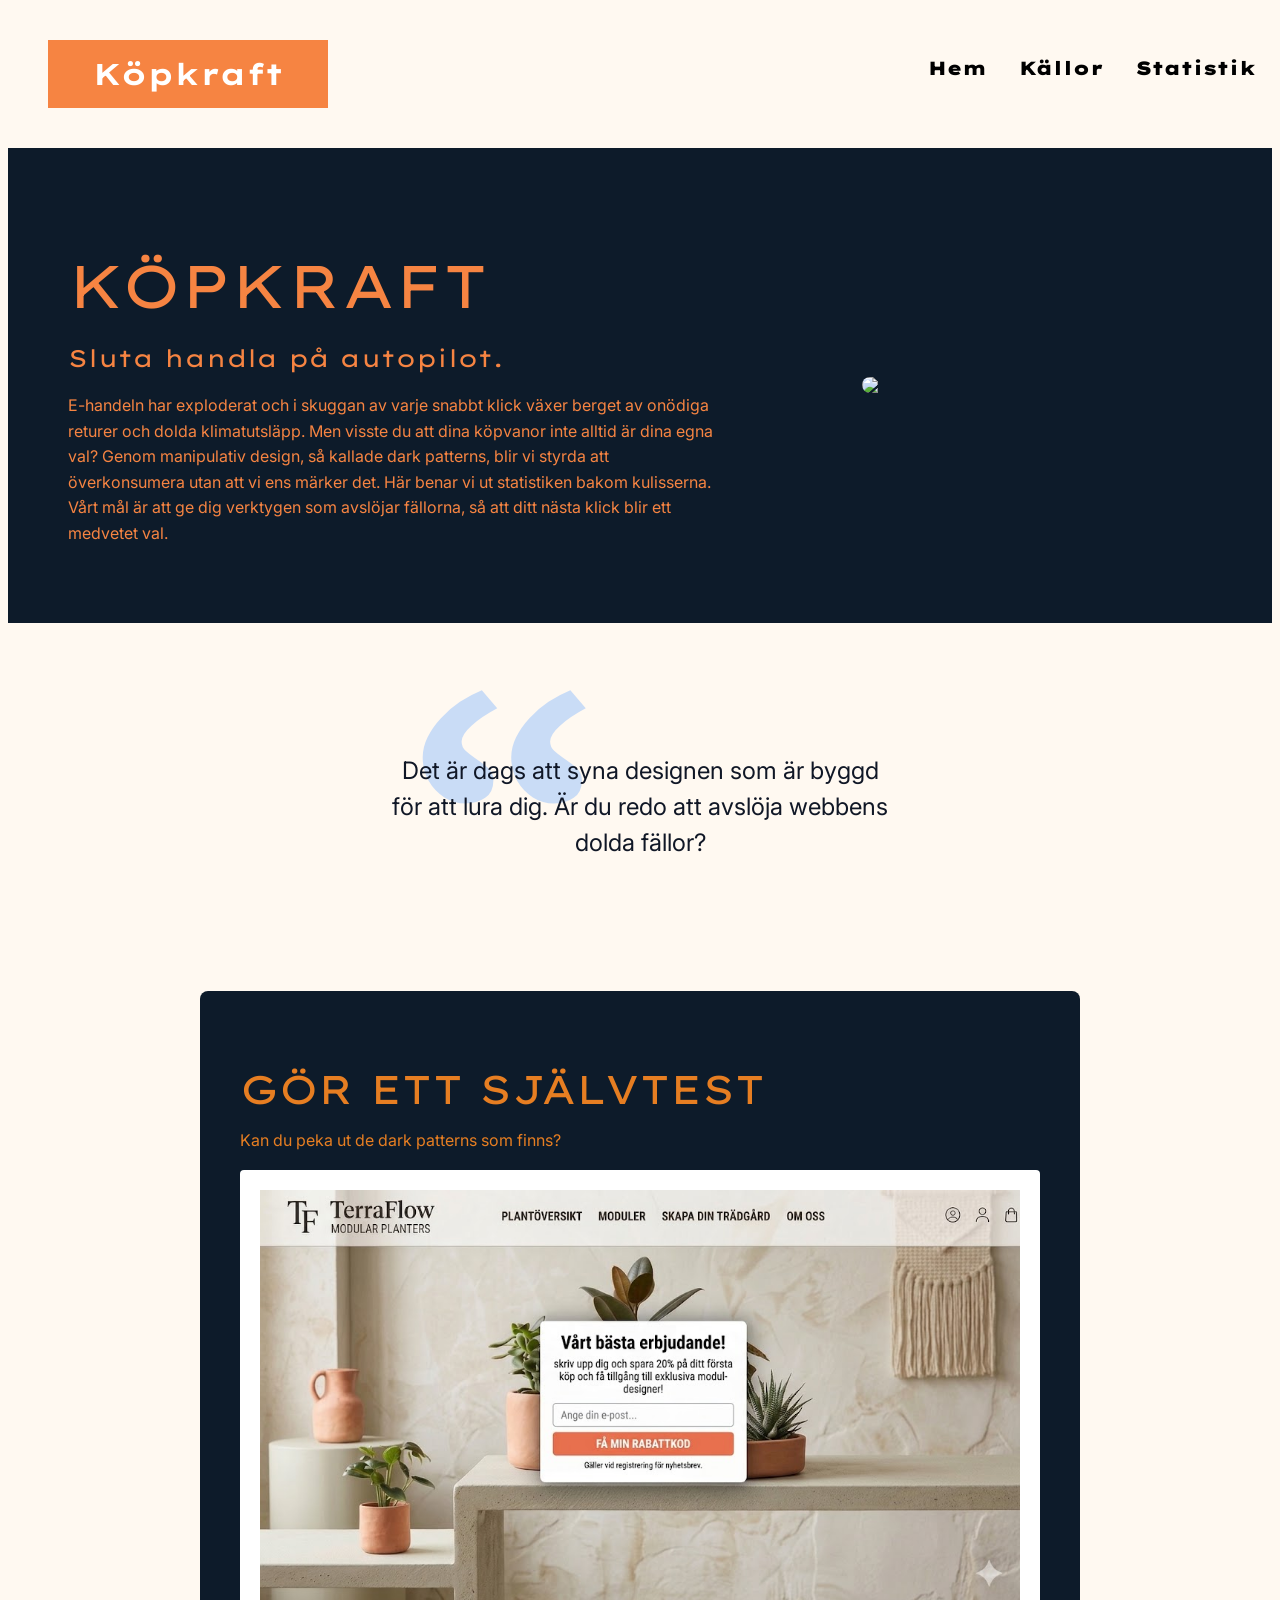
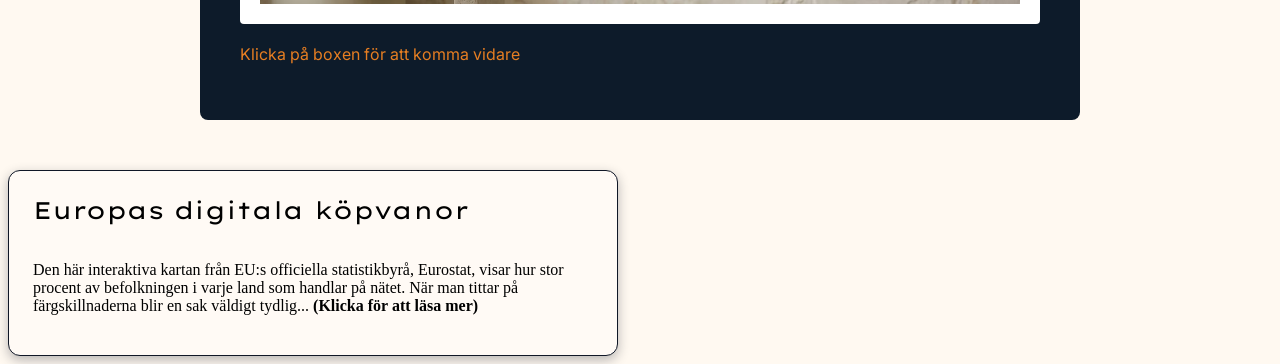
==== index.html @ 20935f0f "Charts i statistikflik Charts i statistikflik" ====
<!doctype html>
<html lang="en">
  <head>
    <meta charset="UTF-8" />
    <meta name="viewport" content="width=device-width, initial-scale=1.0" />
    <title>Document</title>
    <link rel="preconnect" href="https://fonts.googleapis.com" />
    <link rel="preconnect" href="https://fonts.gstatic.com" crossorigin />
    <link
      href="https://fonts.googleapis.com/css2?family=Inter:wght@400;600&family=Lexend+Mega:wght@400;700&display=swap"
      rel="stylesheet"
    />

    <link rel="stylesheet" href="style.css" />
    <script src="https://cdn.jsdelivr.net/npm/chart.js" ;></script>
    <style></style>
    <script
      src="https://cdn.plot.ly/plotly-3.5.1.min.js"
      charset="utf-8"
    ></script>
  </head>
  <body>
    <header>
      <nav>
        <ul class="ul-navbar">
          <li class="li-navbar">
            <a class="a-navbar" href="./statistik.html"> Statistik </a>
          </li>
        </ul>
        <ul class="ul-navbar">
          <li class="li-navbar">
            <a class="a-navbar" href="källor.html"> Källor </a>
          </li>
        </ul>
        <ul class="ul-navbar">
          <li class="li-navbar">
            <a class="a-navbar" href="./index.html"> Hem </a>
          </li>
        </ul>
        <div class="logotyp-ruta">Köpkraft</div>
      </nav>
    </header>
    <div class="darkblue-container">
      <div class="text">
        <h1 class="text-titel">KÖPKRAFT</h1>
        <h2>Sluta handla på autopilot.</h2>
        <p class="paragraf1">
          E-handeln har exploderat och i skuggan av varje snabbt klick växer
          berget av onödiga returer och dolda klimatutsläpp. Men visste du att
          dina köpvanor inte alltid är dina egna val? Genom manipulativ design,
          så kallade dark patterns, blir vi styrda att överkonsumera utan att vi
          ens märker det. Här benar vi ut statistiken bakom kulisserna. Vårt mål
          är att ge dig verktygen som avslöjar fällorna, så att ditt nästa klick
          blir ett medvetet val.
        </p>
      </div>
      <img class="gif-image" src="images/Film Dark pattern.gif" />
    </div>
    <div class="quote-container">
      <blockquote>
        Det är dags att syna designen som är byggd för att lura dig. Är du redo
        att avslöja webbens dolda fällor?
      </blockquote>
    </div>
    <div class="self-test-container">
      <h2>GÖR ETT SJÄLVTEST</h2>
      <p class="test-instruction">Kan du peka ut de dark patterns som finns?</p>

      <div id="test-click-zone" class="test-box">
        <img
          id="test-image"
          src="images/självtest_bild1.jpeg"
          alt="Självtest dark pattern"
        />
        <div id="test-text" class="test-explanation hidden"></div>
      </div>

      <p class="click-hint">Klicka på boxen för att komma vidare</p>
    </div>



    <!--Utfälldbar box-->
    <details class="text-box">
      <summary>
        <h2>Europas digitala köpvanor</h2>
        <p>Den här interaktiva kartan från EU:s officiella statistikbyrå, Eurostat, visar hur stor procent av befolkningen i varje land som handlar på nätet. När man tittar på färgskillnaderna blir en sak väldigt tydlig... <strong>(Klicka för att läsa mer)</strong></p>
      </summary>
      
      <div class="extra-content">
        <p>Norden och Västeuropa lyser starkast. I länder som Sverige, Danmark och Nederländerna har över 80-85% av befolkningen e-handlat nyligen. Ju mer vi scrollar, desto mer jagas vi...</p>
        <p>Kartan visar inte bara digital utveckling, den visar var konsumtionshetsen och manipulationen är som allra störst.</p>
      </div>
    </details>

    <script src="script.js"></script>
  </body>
</html>
---- style.css ----
body {
  font-family: "Inter", sans-serif;
  background-color: #fff9f1;
}

h1,
h2,
h3,
h4,
h5,
h6 {
  font-family: "Lexend Mega", sans-serif;
  font-weight: 400;
}

.text {
  flex: 1;
}

.text-titel {
  font-size: 60px;
  margin-bottom: 20px;
}

.paragraf1 {
  font-family: "Inter";
  line-height: 1.6;
  color: #f68442;
  max-width: 65ch;
}

.darkblue-container {
  background-color: #0d1b2a;
  color: #f68442;
  display: flex;
  flex-direction: row;
  align-items: center;
  justify-content: space-between;
  padding: 60px;
  gap: 50px;
}

.darkblue-container-statistik {
  background-color: #0d1b2a;
  color: #f68442;
  display: flex;
  flex-direction: row;
  align-items: flex-start;
  padding: 60px;
  gap: 50px;
}

.darkblue-container-statistik-right {
  flex: 1;
  display: flex;
  flex-direction: column;
  gap: 20px;
  margin-left: 200px;
}

.logotyp-ruta {
  font-family: "Lexend Mega", sans-serif;
  font-weight: 700;
  font-size: 30px;
  width: 250px;
  border: 15px solid #f68442;
  margin: 40px;
  color: white;
  background-color: #f68442;
  text-align: center;
}

.chart-container {
  width: 600px;
  margin: 50px auto;
  background-color: #101726;
  border-radius: 8px;
}

.ul-navbar {
  list-style-type: none;
  display: flex;
  grid-template-columns: 3, 1fr;
  float: right;
  margin: 0;
  padding: 0;
  overflow: hidden;
  background-color: #fff9f1;
  font-size: 19px;
  font-weight: 900;
}

.li-navbar {
  display: inline;
  font-family: "Lexend Mega", sans-serif;
}

.a-navbar {
  display: block;
  color: black;
  text-align: center;
  padding: 16px;
  text-decoration: none;
  width: auto;
}

.a-navbar:hover::after {
  content: "";
  display: block;
  width: 50px;
  border-bottom: 1px solid;
  margin: 0 auto;
}

/* Container för hela självtestet */
.self-test-container {
  background-color: #0d1b2a;
  color: #ffffff;
  padding: 40px;
  text-align: left;
  border-radius: 8px;
  max-width: 800px;
  margin: 50px auto;
}

.self-test-container h2 {
  color: #e67e22;
  margin-bottom: 5px;
  font-size: 250%;
}

/* Återställ textstorleken specifikt inuti självtestet så det inte blir 30px */
.self-test-container p,
.test-explanation p {
  font-size: 16px;
  color: #e67e22;
}

/* Klickbara zonen */
.test-box {
  background-color: #ffffff;
  padding: 20px;
  border-radius: 4px;
  cursor: pointer;
  margin: 20px 0;
  transition: transform 0.2s ease;
  position: relative;
  z-index: 10;
}

.test-box:hover {
  transform: scale(1.05); /* Diskret feedback vid hover */
}

.test-box img {
  max-width: 100%;
  height: auto;
  display: block;
  margin: 0 auto;
}

/* Förklarande text-boxen under bilden */
.test-explanation {
  margin-top: 20px;
  padding: 15px;
  background-color: #f8f9fa;
  border-left: 5px solid #e67e22;
  text-align: left;
  border-radius: 0 4px 4px 0;
}

.test-explanation h3 {
  margin-top: 0;
  margin-bottom: 10px;
  font-family: "Lexend Mega", sans-serif;
  font-weight: 400;
  color: #101726;
}

.test-explanation p {
  font-size: 16px;
  color: #101726;
  font-family: "Inter", sans-serif;
}

/* Klass för att dölja texten innan man klickat */
.hidden {
  display: none;
}

.click-hint {
  color: #a0aec0;
  font-size: 0.9rem;
}

/* Container för att centrera citatet på sidan och skapa luft */
.quote-container {
  max-width: 650px;
  margin: 80px auto; /* Skapar ordentligt med avstånd uppåt och nedåt */
  padding: 0, 20px;
  text-align: center;
  position: relative; /* Krävs för att placering av tecknet ska fungera */
}

/* Själva citattexten */
.quote-container blockquote {
  font-family: "Inter", sans-serif;
  font-size: 24px;
  font-weight: 400;
  line-height: 1.5;
  color: #101726;
  margin: 20px;
  padding: 50px;
  position: relative;
  z-index: 2; /* Lägger texten ovanpå det stora tecknet */
}

/* Det stora ljusblå citationstecknet i bakgrunden */
.quote-container::before {
  content: "“";
  font-family: "Lexend Mega", sans-serif;
  font-size: 350px;
  color: #7bb2ff;
  position: absolute;
  top: -150px; /* Flyttar upp det så det hamnar bakom texten */
  left: 20%;
  transform: translateX(-50%); /* Centrerar tecknet helt i mitten */
  z-index: 1; /* Lägger det bakom texten */
  opacity: 0.4; /* Gör det lite transparent */
  pointer-events: none; /* Ser till att det inte är i vägen för klick */
  margin: 50px;
}

img.gif-image {
  width: 350px;
  border-radius: 10px;
}

img.graph-image {
  width: 500px;
  border-radius: 10px;
}

.referens {
  font-size: 10px;
}

#cards {
  display: flex;
  justify-content: center;
  width: 100%;
}

#card1 {
  width: min(1500px, 90%);
  display: grid;
  grid-template-columns: 1.2fr 1fr;
  gap: 60px;
  align-items: center;
  border-radius: 8px;
  padding: 40px;
  margin-top: 40px;
  margin-bottom: 40px;
  box-sizing: border-box;
}

#cardText {
  display: flex;
  flex-direction: column;
  justify-content: center;
}

#card1 h1 {
  font-weight: 400;
  color: #f68442;
  font-size: 64px;
  line-height: 1.1;
  margin-bottom: 32px;
  letter-spacing: 2px;
}

#card1 p {
  max-width: 650px;
  line-height: 1.8;
  font-size: 18px;
  color: #101726;
}

#cardMapWrapper {
  display: flex;
  flex-direction: column;
  align-items: center;
  justify-content: center;
  gap: 8px;
}

#chartMap {
  width: 100%;
  max-width: 550px;
  height: 450px;
  margin-bottom: 0px;
}

#cardMapWrapper p {
  width: 100%;
  max-width: 550px;
  margin-top: 8px;
  text-align: left;
  line-height: 1.6;
  font-size: 16px;
  color: #101726;
}

#cardMapWrapper p span {
  display: block;
  max-width: 350px;
}


#cardBar {
  display: flex;
  justify-content: center;
  width: 100%;
 
  
}

#card2 {
  width: min(1800px, 90%);
  display: grid;
  grid-template-columns: 1.2fr 1fr;
  gap: 60px;
  align-items: center;
  border-radius: 8px;
  padding: 40px;
  padding-inline: 80px;
  margin-top: 40px;
  margin-bottom: 40px;
  box-sizing: border-box;
   background-color:#101726;
}

#cardBarText {
  display: flex;
  flex-direction: column;
  justify-content: center;
}

#card2 h1 {
  font-weight: 400;
  color: #f68442;
  font-size: 64px;
  line-height: 1.1;
  margin-bottom: 32px;
  letter-spacing: 2px;
}

#card2 p {
  max-width: 650px;
  line-height: 1.8;
  font-size: 18px;
  color: #fff9f1;
}

#cardBarWrapper {
  display: flex;
  flex-direction: column;
  align-items: flex-start;
  justify-content: flex-start;
  gap: 8px;
}

#chartBar {
  width: 100%;
  max-width: 900px;
  height: 450px;
  margin-top: -50px;
  margin-left: -100px;
}

#cardBarWrapper p {
  width: 100%;
  max-width: 550px;
  margin-top: 8px;
  text-align: left;
  line-height: 1.6;
  font-size: 16px;
  color: #fff9f1;
  align-self: flex-start
}

#cardBarWrapper p span {
  display: block;
  max-width: 350px;
  margin-left: -100px;
}


#cardLine {
  display: flex;
  justify-content: center;
  width: 100%;
  
}

#card3 {
  width: min(1500px, 90%);
  display: grid;
  grid-template-columns: 1.2fr 1fr;
  gap: 60px;
  align-items: center;
  border-radius: 8px;
  padding: 40px;
  margin-top: 40px;
  margin-bottom: 40px;
  box-sizing: border-box;
  background-color:#fff9f1;
}

#cardLineText {
  display: flex;
  flex-direction: column;
  justify-content: center;
}

#card3 h1 {
  font-weight: 400;
  color: #f68442;
  font-size: 64px;
  line-height: 1.1;
  margin-bottom: 32px;
  letter-spacing: 2px;
}

#card3 p {
  max-width: 650px;
  line-height: 1.8;
  font-size: 18px;
  color: rgba(16, 23, 38, 1);
}

#cardLineWrapper {
  display: flex;
  flex-direction: column;
  align-items: top;
  justify-content: top;
  gap: 8px;
}

#chartLine {
  width: 100%;
  max-width: 1000px;
  height: 450px;
  margin-bottom: 0px;
}

#cardLineWrapper p {
  width: 100%;
  max-width: 550px;
  margin-top: 8px;
  text-align: left;
  line-height: 1.6;
  font-size: 16px;
  color: rgba(16, 23, 38, 1);
  align-self: flex-start
}

#cardLineWrapper p span {
  display: block;
  max-width: 400px;
}





.kallor-lista {
  list-style-type: none;
    padding-left: 0;
    font-family: Inter sans-serif;
    font-size: 18px;
    max-width: 70ch; /*max 50 tecken långa meningar */
}

.kallor-lista li {
  margin-bottom: 4%;
  line-height: 1.6;
  /* Här skapar vi det orangea strecket */
  border-left: 4px solid #f28b50; /* 4px tjockt, solitt streck. Byt ut färgkoden om ni har en annan orange! */
  padding-left: 15px;             /* Skapar ett luftigt mellanrum mellan strecket och texten */
}

.kallor-lista a {
  color: #f28b50;

}

.kallor-rubrik {
  font-family: Lexend Mega sans-serif;
  font-size: 30px;
  color:#101726;
  margin-bottom: 20px;
  padding-left: 19px;
}

/* Själva huvudboxen */
.text-box {
  border: 1px solid #101726;   /* Mörk ram */
  border-radius: 12px;         /* Rundade hörn */
  padding: 24px;               /* Luft på insidan */
  max-width: 70ch;             /* Samma sköna textbredd som källorna */
  background-color: #fffaf5;   /* Din ljusa bakgrundsfärg */
  transition: all 0.3s ease;   /* Gör att det känns mjukt när den öppnas */
  font-family: Lexend Mega sans-serif;
  box-shadow:0px 4px 12px rgba(16, 23, 38, 0.3);
}

/* Rubriken och den synliga texten inuti summary */
.text-box summary {
  cursor: pointer;             /* Gör att muspekaren blir en hand */
  list-style: none; /* tar bort pilen bredvid rubriken i Chrome, Firefox, Edge mfl */
}

.text-box summary::-webkit-details-marker { /*tar bort pilen i Safari*/
  display: none; 
}

.text-box summary h2 {
  display: inline-block;       /* Håller rubriken snygg bredvid pilen */
  margin-top: 0;
  font-family: 'Lexend Mega', sans-serif;
}

/* Det dolda innehållet som hamnar under när man expanderar */
.extra-content {
  margin-top: 16px;
  padding-top: 16px;
  
}
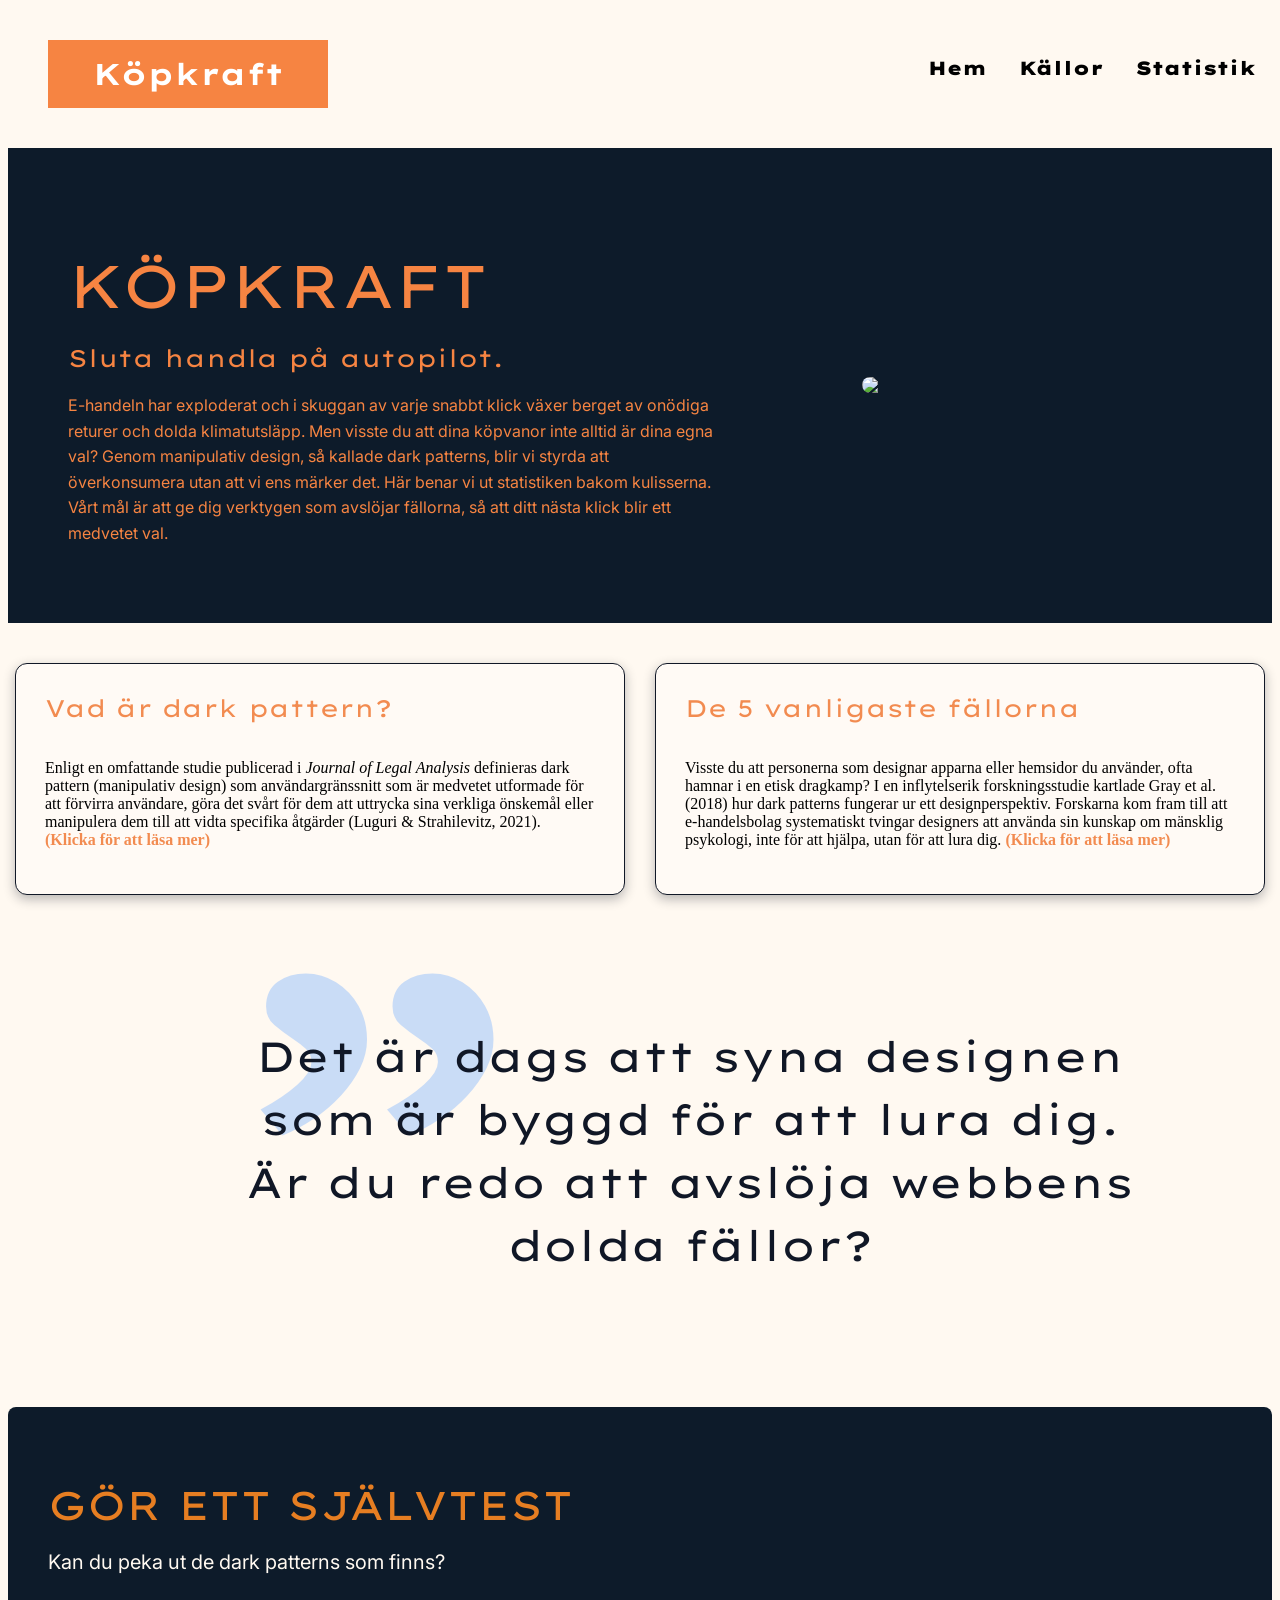
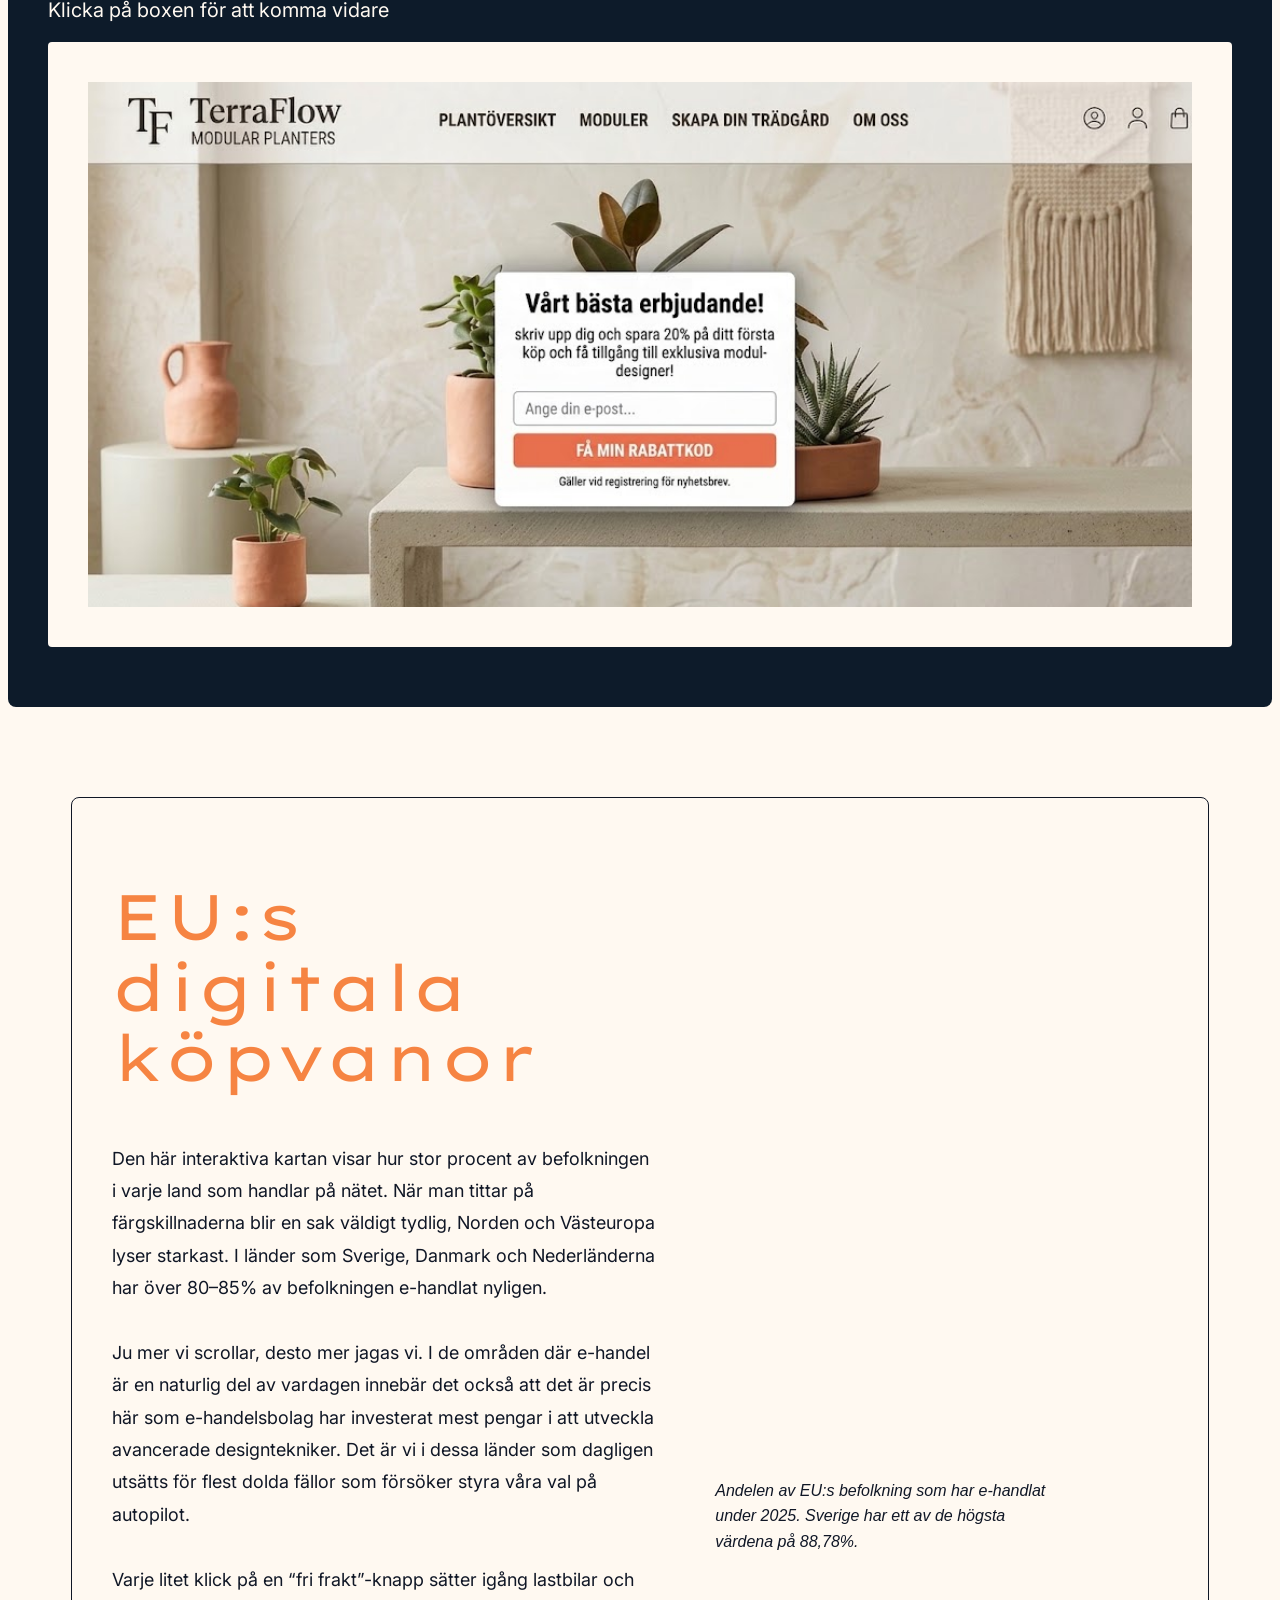
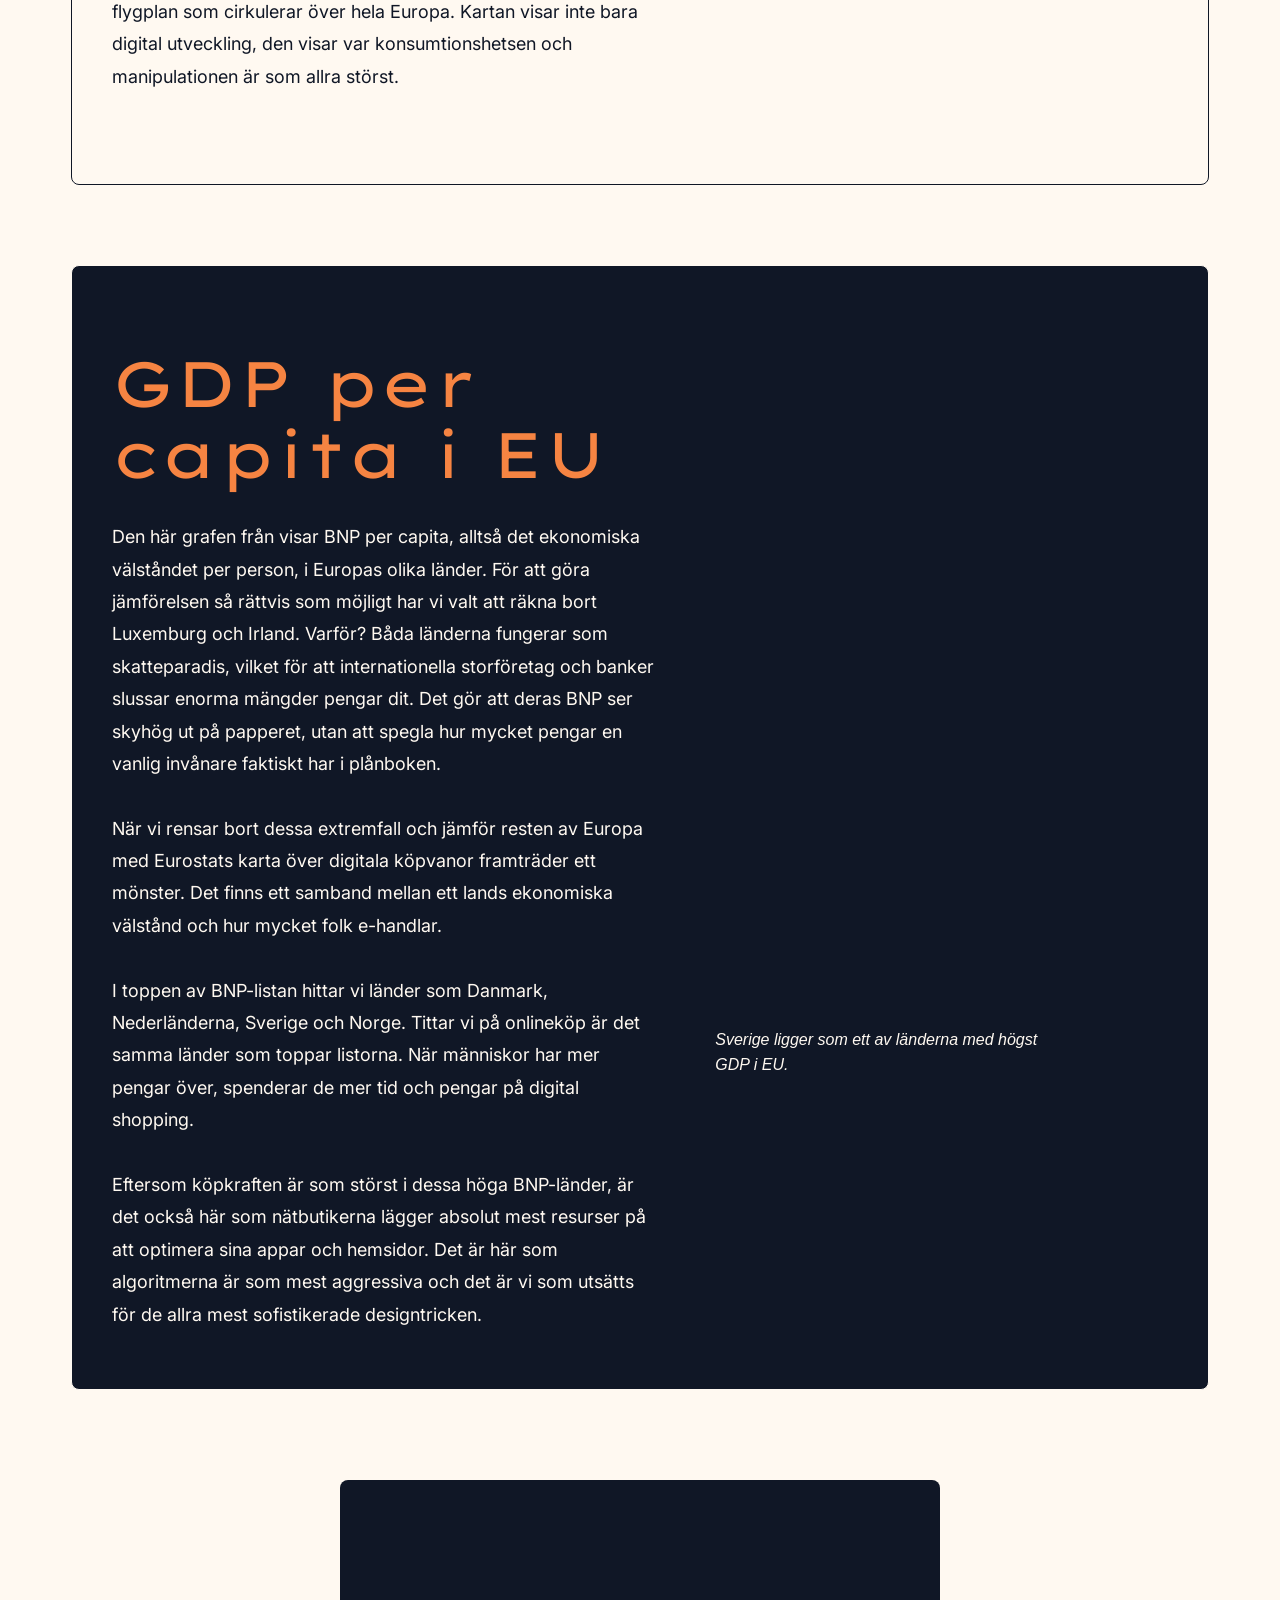
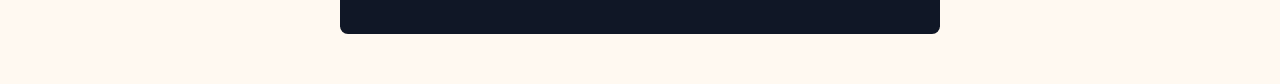
==== commit 57ecd031: "De 2 första boxarna Gjort klart de 2 första boxarna med text info." ====
--- a/index.html
+++ b/index.html
@@ -56,15 +56,92 @@
       </div>
       <img class="gif-image" src="images/Film Dark pattern.gif" />
     </div>
+
+    <div class="box-container"> 
+    <!--Utfälldbar box-->
+    <details class="text-box">
+      <summary>
+        <h2>Vad är dark pattern?</h2>
+        <p>Enligt en omfattande studie publicerad i <em>Journal of Legal Analysis</em> 
+          definieras dark pattern (manipulativ design) som användargränssnitt som 
+          är medvetet utformade för att förvirra användare, göra det svårt för dem 
+          att uttrycka sina verkliga önskemål eller manipulera dem till att vidta 
+          specifika åtgärder (Luguri & Strahilevitz, 2021).
+          <span class="visa-mer">(Klicka för att läsa mer)</span>
+          
+        </p>
+      </summary>
+      
+      <div class="extra-content">
+        <p>Till skillnad från traditionell marknadsföring, som försöker förändra vad
+           en konsument gillar eller vill ha, är målet med dark patterns att
+            lura eller pressa konsumenten att göra något som faktiskt går emot 
+            deras egna intressen och preferenser.<br><br>
+            Dark patterns vilar på två huvudsakliga grundpelare (Mathur et al., 2021):<br>
+
+            <ul class="orange-punkt-lista">
+              <li>Manipulativa designattribut (Hur de gör): Företagen bygger upp sina sidor så att viss information döljs (t.ex. Dolda kostnader), skapar falsk stress (t.ex. “bara 1 vara kvar!”) eller gör det medvetet svårt att välja det hållbara alternativet (t.ex. Att det krävs ett klick för att köpa, men tio klick för att tacka nej). </li>
+              <li>Normativa överträdelser (Varför det är fel): Dessa mönster är problematiska eftersom de kränker din användarautonomi, alltså din frihet att bestämma över dina egna handlingar. Istället för att hjälpa dig, väljer designen åt dig och skapar en välfärdsförlust där du förlorar både pengar, tid och kontroll över dina klick.  </li>
+            </ul>
+    
+  Forskarna betonar att vi måste sluta se dessa mönster som enskilda “misstag” i 
+  designen (Mathur et al., 2021). Det är ett systematiskt och mätbart sätt för storföretag att styra 
+  oss till överkonsumtion, vilket i sin tur driver på de dolda klimatutsläppen.  
+        </p>
+        <p><span class="visa-mindre" onclick="this.closest('details').removeAttribute('open')">(Klicka för att stänga)</span></p>
+      </div>
+    </details>
+
+    <details class="text-box">
+      <summary>
+        <h2>De 5 vanligaste fällorna</h2>
+        <p>Visste du att personerna som designar apparna eller hemsidor du använder, 
+          ofta hamnar i en etisk dragkamp? I en inflytelserik forskningsstudie kartlade Gray et al. (2018)
+          hur dark patterns fungerar ur ett designperspektiv.
+           Forskarna kom fram till att e-handelsbolag systematiskt tvingar designers att 
+           använda sin kunskap om mänsklig psykologi, inte för att hjälpa, utan för att lura dig.  
+          <span class="visa-mer">(Klicka för att läsa mer)</span>
+          
+        </p>
+      </summary>
+      
+      <div class="extra-content">
+        <p>Studien visar att målet med dark patterns är att ersätta användarens värde med företagets ekonomiska vinst (Gray et al., 2018). Detta görs genom att utnyttja dina kognitiva svagheter, som te.x. stress och trötthet.  
+
+        Enligt Gray et al. (2018) kan de vanligaste designtricken som du garanterat krockat med när du e-handlar, delas in i följande kategorier:
+        <ul class="orange-punkt-lista">
+          <li>
+          Misdirection (Vilseledning): Desingen styr din uppmärksamhet mot en stor, färgglad knapp (t.ex. “JA, JAG VILL HA EXTRA FRAKTFÖRSÄKRING”), för att dölja att det finns ett gratisalternativ i liten, grå text.</li>
+          <li>
+          Social Engineering / Friend Spam: sidan låtsas göra dig en tjänst (eller be om tillgång till dina kontakter för att “hitta vänner”), men använder det istället för att skicka reklam i ditt namn.</li>
+          <li>
+          Hidden Costs (Dolda kostnader): Du hittar en billig tröja, klickar dig vidare och skriver in dina uppgifter. Först på absolut sista sekunden läggs dyra, oväntade avgifter på, när du redan lagt så mycket tid att du inte orkar avbryta.</li>
+          <li>
+          Forced Continuity (Tvingad fortsättning): Det klassiska “Prova gratis i 30 dagar!”. När provperioden är slut dras pengar tyst från ditt konto utan förvarning, och det är plötsligt superkrånligt att avsluta.</li>
+          <li>
+          Roach Motel (Kackerlacksfällan): Det är extremt lätt att hamna i en situation (t.ex. Att starta en prenumeration eller skapa ett konto med ett klick), men nästintill omöjligt att ta sig ut (du måste ringa kundtjänst eller leta igenom dolda menyer för att avsluta).</li>
+          
+          När dessa trick används förlorar du din frihet på nätet. Genom att förstå de här fem kategorierna kan du genomskåda e-handlarnas fulknep och handla på egna villkor (Gray et al., 2018).  </p>
+        </ul>
+        <p><span class="visa-mindre" onclick="this.closest('details').removeAttribute('open')">(Klicka för att stänga)</span></p>
+      </div>
+    </details>
+
+  </div>
+
+    <script src="script.js"></script>
+  </body>
+</html>
+
     <div class="quote-container">
       <blockquote>
-        Det är dags att syna designen som är byggd för att lura dig. Är du redo
+        Det är dags att syna designen som är byggd för att lura dig.<br> Är du redo
         att avslöja webbens dolda fällor?
       </blockquote>
     </div>
     <div class="self-test-container">
       <h2>GÖR ETT SJÄLVTEST</h2>
-      <p class="test-instruction">Kan du peka ut de dark patterns som finns?</p>
+      <p class="test-instruction">Kan du peka ut de dark patterns som finns?<br><br>Klicka på boxen för att komma vidare</p>
 
       <div id="test-click-zone" class="test-box">
         <img
@@ -75,24 +152,75 @@
         <div id="test-text" class="test-explanation hidden"></div>
       </div>
 
-      <p class="click-hint">Klicka på boxen för att komma vidare</p>
-    </div>
-
-
-
-    <!--Utfälldbar box-->
-    <details class="text-box">
-      <summary>
-        <h2>Europas digitala köpvanor</h2>
-        <p>Den här interaktiva kartan från EU:s officiella statistikbyrå, Eurostat, visar hur stor procent av befolkningen i varje land som handlar på nätet. När man tittar på färgskillnaderna blir en sak väldigt tydlig... <strong>(Klicka för att läsa mer)</strong></p>
-      </summary>
       
-      <div class="extra-content">
-        <p>Norden och Västeuropa lyser starkast. I länder som Sverige, Danmark och Nederländerna har över 80-85% av befolkningen e-handlat nyligen. Ju mer vi scrollar, desto mer jagas vi...</p>
-        <p>Kartan visar inte bara digital utveckling, den visar var konsumtionshetsen och manipulationen är som allra störst.</p>
-      </div>
-    </details>
-
-    <script src="script.js"></script>
-  </body>
-</html>
+    </div>
+    <div id="cards">
+      <div id="card1">
+        <div id="cardText">
+          <h1>EU:s digitala köpvanor</h1>
+          <p>
+            Den här interaktiva kartan visar hur stor procent av befolkningen i varje land som
+            handlar på nätet. När man tittar på färgskillnaderna blir en sak
+            väldigt tydlig, Norden och Västeuropa lyser starkast. I länder som
+            Sverige, Danmark och Nederländerna har över 80–85% av befolkningen
+            e-handlat nyligen.<br>
+            <br>
+
+            Ju mer vi scrollar, desto mer jagas vi. I de områden där e-handel är
+            en naturlig del av vardagen innebär det också att det är precis här som
+            e-handelsbolag har investerat mest pengar i att utveckla avancerade
+            designtekniker. Det är vi i dessa länder som dagligen utsätts för flest
+            dolda fällor som försöker styra våra val på autopilot.<br>
+            <br>
+
+            Varje litet klick på en “fri frakt”-knapp sätter igång lastbilar och
+            flygplan som cirkulerar över hela Europa. Kartan visar inte bara digital
+            utveckling, den visar var konsumtionshetsen och manipulationen är som
+            allra störst.<br>
+            <br>
+          </p>
+        </div>
+        <div id="cardMapWrapper">
+          <div id="chartMap"></div>
+            <p>
+              <span>
+                  <em>
+                  Andelen av EU:s befolkning som har e-handlat under 2025.
+                  Sverige har ett av de högsta värdena på 88,78%.
+                  </em>
+              </span>
+            </p>
+        </div>
+      </div>
+    </div>
+    <!--Graf nummer ett-->
+      <div id="cardBar">
+        <div id="card2">
+          <div id="chartBarText">
+            <h1>GDP per capita i EU</h1>
+            <p>
+              Den här grafen från visar BNP per capita, alltså det ekonomiska välståndet per person, i Europas olika länder. För att göra jämförelsen så rättvis som möjligt har vi valt att räkna bort Luxemburg och Irland. Varför? Båda länderna fungerar som skatteparadis, vilket för att internationella storföretag och banker slussar enorma mängder pengar dit. Det gör att deras BNP ser skyhög ut på papperet, utan att spegla hur mycket pengar en vanlig invånare faktiskt har i plånboken. <br>
+              <br>
+              När vi rensar bort dessa extremfall och jämför resten av Europa med Eurostats karta över digitala köpvanor framträder ett mönster. Det finns ett samband mellan ett lands ekonomiska välstånd och hur mycket folk e-handlar. <br>
+              <br>
+              I toppen av BNP-listan hittar vi länder som Danmark, Nederländerna, Sverige och Norge. Tittar vi på onlineköp är det samma länder som toppar listorna. När människor har mer pengar över, spenderar de mer tid och pengar på digital shopping. <br>
+              <br>
+              Eftersom köpkraften är som störst i dessa höga BNP-länder, är det också här som nätbutikerna lägger absolut mest resurser på att optimera sina appar och hemsidor.  Det är här som algoritmerna är som mest aggressiva och det är vi som utsätts för de allra mest sofistikerade designtricken.
+            </p>
+          </div>
+          <div id="cardBarWrapper">
+            <canvas id="chartBar"></canvas>
+              <p>
+                <span>
+                    <em>
+                    Sverige ligger som ett av länderna med högst GDP i EU.
+                    </em>
+                </span>
+              </p>
+          </div>
+        </div>
+      </div>
+    <div class="chart-container">
+      <canvas id="chartLine"></canvas>
+    </div>
+
--- a/style.css
+++ b/style.css
@@ -115,11 +115,11 @@
 /* Container för hela självtestet */
 .self-test-container {
   background-color: #0d1b2a;
-  color: #ffffff;
+  color: #fff9f1;
   padding: 40px;
   text-align: left;
   border-radius: 8px;
-  max-width: 800px;
+  max-width: 1500px;
   margin: 50px auto;
 }
 
@@ -132,38 +132,44 @@
 /* Återställ textstorleken specifikt inuti självtestet så det inte blir 30px */
 .self-test-container p,
 .test-explanation p {
-  font-size: 16px;
-  color: #e67e22;
+  font-size: 20px;
+  color: #fff9f1;
+  
 }
 
 /* Klickbara zonen */
 .test-box {
-  background-color: #ffffff;
-  padding: 20px;
+  background-color: #fff9f1;
+  padding: 40px;
   border-radius: 4px;
   cursor: pointer;
   margin: 20px 0;
   transition: transform 0.2s ease;
-  position: relative;
+  position: center;
   z-index: 10;
-}
-
-.test-box:hover {
+  display: flex;
+  flex-direction: column;
+  align-items: center;
+}
+
+.test-box:hover img {
   transform: scale(1.05); /* Diskret feedback vid hover */
+  
 }
 
 .test-box img {
-  max-width: 100%;
-  height: auto;
-  display: block;
-  margin: 0 auto;
+  width: 100%;
+  aspect-ratio: 21 / 10;
+  object-fit: cover;
+  object-position: top;
+  transition: transform 0.2s ease; /*Gör att "poppen" glider fram mjukt*/
 }
 
 /* Förklarande text-boxen under bilden */
 .test-explanation {
   margin-top: 20px;
   padding: 15px;
-  background-color: #f8f9fa;
+  background-color: #fff9f1;
   border-left: 5px solid #e67e22;
   text-align: left;
   border-radius: 0 4px 4px 0;
@@ -195,7 +201,7 @@
 
 /* Container för att centrera citatet på sidan och skapa luft */
 .quote-container {
-  max-width: 650px;
+  max-width: 1000px;
   margin: 80px auto; /* Skapar ordentligt med avstånd uppåt och nedåt */
   padding: 0, 20px;
   text-align: center;
@@ -204,8 +210,8 @@
 
 /* Själva citattexten */
 .quote-container blockquote {
-  font-family: "Inter", sans-serif;
-  font-size: 24px;
+  font-family: "Lexend Mega", sans-serif;
+  font-size: 42px;
   font-weight: 400;
   line-height: 1.5;
   color: #101726;
@@ -213,22 +219,26 @@
   padding: 50px;
   position: relative;
   z-index: 2; /* Lägger texten ovanpå det stora tecknet */
+  width: 100%;
+  text-align: center;
+  margin: 0 auto;
 }
 
 /* Det stora ljusblå citationstecknet i bakgrunden */
 .quote-container::before {
   content: "“";
   font-family: "Lexend Mega", sans-serif;
-  font-size: 350px;
+  font-size: 500px;
   color: #7bb2ff;
   position: absolute;
-  top: -150px; /* Flyttar upp det så det hamnar bakom texten */
+  top: -390px; /* Flyttar upp det så det hamnar bakom texten */
   left: 20%;
-  transform: translateX(-50%); /* Centrerar tecknet helt i mitten */
   z-index: 1; /* Lägger det bakom texten */
   opacity: 0.4; /* Gör det lite transparent */
   pointer-events: none; /* Ser till att det inte är i vägen för klick */
   margin: 50px;
+  display: inline-block;
+  transform: translateX(-50%) rotate(180deg);
 }
 
 img.gif-image {
@@ -252,11 +262,12 @@
 }
 
 #card1 {
-  width: min(1500px, 90%);
+  width: min(1400px, 90%);
   display: grid;
   grid-template-columns: 1.2fr 1fr;
   gap: 60px;
   align-items: center;
+  border: 1px solid #101726;
   border-radius: 8px;
   padding: 40px;
   margin-top: 40px;
@@ -317,11 +328,14 @@
 }
 
 
+
+
+
+
 #cardBar {
   display: flex;
   justify-content: center;
   width: 100%;
- 
   
 }
 
@@ -331,13 +345,13 @@
   grid-template-columns: 1.2fr 1fr;
   gap: 60px;
   align-items: center;
+  border: 1px solid #fff9f1;
   border-radius: 8px;
   padding: 40px;
-  padding-inline: 80px;
   margin-top: 40px;
   margin-bottom: 40px;
   box-sizing: border-box;
-   background-color:#101726;
+  background-color:#101726
 }
 
 #cardBarText {
@@ -365,17 +379,16 @@
 #cardBarWrapper {
   display: flex;
   flex-direction: column;
-  align-items: flex-start;
-  justify-content: flex-start;
+  align-items: center;
+  justify-content: center;
   gap: 8px;
 }
 
 #chartBar {
   width: 100%;
-  max-width: 900px;
+  max-width: 800px;
   height: 450px;
-  margin-top: -50px;
-  margin-left: -100px;
+  margin-bottom: 0px;
 }
 
 #cardBarWrapper p {
@@ -392,87 +405,7 @@
 #cardBarWrapper p span {
   display: block;
   max-width: 350px;
-  margin-left: -100px;
-}
-
-
-#cardLine {
-  display: flex;
-  justify-content: center;
-  width: 100%;
-  
-}
-
-#card3 {
-  width: min(1500px, 90%);
-  display: grid;
-  grid-template-columns: 1.2fr 1fr;
-  gap: 60px;
-  align-items: center;
-  border-radius: 8px;
-  padding: 40px;
-  margin-top: 40px;
-  margin-bottom: 40px;
-  box-sizing: border-box;
-  background-color:#fff9f1;
-}
-
-#cardLineText {
-  display: flex;
-  flex-direction: column;
-  justify-content: center;
-}
-
-#card3 h1 {
-  font-weight: 400;
-  color: #f68442;
-  font-size: 64px;
-  line-height: 1.1;
-  margin-bottom: 32px;
-  letter-spacing: 2px;
-}
-
-#card3 p {
-  max-width: 650px;
-  line-height: 1.8;
-  font-size: 18px;
-  color: rgba(16, 23, 38, 1);
-}
-
-#cardLineWrapper {
-  display: flex;
-  flex-direction: column;
-  align-items: top;
-  justify-content: top;
-  gap: 8px;
-}
-
-#chartLine {
-  width: 100%;
-  max-width: 1000px;
-  height: 450px;
-  margin-bottom: 0px;
-}
-
-#cardLineWrapper p {
-  width: 100%;
-  max-width: 550px;
-  margin-top: 8px;
-  text-align: left;
-  line-height: 1.6;
-  font-size: 16px;
-  color: rgba(16, 23, 38, 1);
-  align-self: flex-start
-}
-
-#cardLineWrapper p span {
-  display: block;
-  max-width: 400px;
-}
-
-
-
-
+}
 
 .kallor-lista {
   list-style-type: none;
@@ -503,12 +436,31 @@
   padding-left: 19px;
 }
 
-/* Själva huvudboxen */
+.box-container {
+  display: flex;
+  gap: 30px;
+  width: 100%;
+  max-width: 100%;
+  justify-content: center;
+  margin: 40px auto;
+  align-items: flex-start;
+  
+}
+
+@media (max-width: 768px) {
+  .box-container {
+    flex-direction: column; 
+    gap: 20px;
+  }
+}
+
+/* Utfälldbar meny */
 .text-box {
+  flex: 1;
   border: 1px solid #101726;   /* Mörk ram */
   border-radius: 12px;         /* Rundade hörn */
   padding: 24px;               /* Luft på insidan */
-  max-width: 70ch;             /* Samma sköna textbredd som källorna */
+  max-width: 70ch;             /* Samma textbredd som källorna */
   background-color: #fffaf5;   /* Din ljusa bakgrundsfärg */
   transition: all 0.3s ease;   /* Gör att det känns mjukt när den öppnas */
   font-family: Lexend Mega sans-serif;
@@ -519,7 +471,12 @@
 .text-box summary {
   cursor: pointer;             /* Gör att muspekaren blir en hand */
   list-style: none; /* tar bort pilen bredvid rubriken i Chrome, Firefox, Edge mfl */
-}
+  outline: none;
+  padding: 5px;
+  border-radius: 4px;
+  
+}
+
 
 .text-box summary::-webkit-details-marker { /*tar bort pilen i Safari*/
   display: none; 
@@ -529,11 +486,88 @@
   display: inline-block;       /* Håller rubriken snygg bredvid pilen */
   margin-top: 0;
   font-family: 'Lexend Mega', sans-serif;
+  color: #f28b50;
 }
 
 /* Det dolda innehållet som hamnar under när man expanderar */
 .extra-content {
   margin-top: 16px;
   padding-top: 16px;
+  cursor: pointer;
   
+}
+
+/* ==========================================================================
+   1. GRUNDSTYLING (Gör båda klasserna orangea och fetstilta hela tiden)
+   ========================================================================== */
+   .text-box .visa-mer, 
+   .text-box .visa-mindre {
+       color: #f28b50 !important;      /* Sätter er orangea färg på båda två */
+       font-weight: bold !important;    /* Gör båda fetstilta */
+       cursor: pointer;
+   }
+   
+   /* ==========================================================================
+      2. NÄR MENYN ÄR STÄNGD (Standardläget)
+      ========================================================================== */
+   
+   /* Visa "läsa mer" */
+   .text-box .visa-mer {
+       display: inline !important;
+   }
+   
+   /* Göm "stäng" helt */
+   .text-box .visa-mindre {
+       display: none !important;
+   }
+   
+   /* ==========================================================================
+      3. NÄR MENYN ÄR ÖPPEN (När man har klickat på boxen)
+      ========================================================================== */
+   
+   /* Göm "läsa mer" */
+   .text-box[open] .visa-mer {
+       display: none !important;
+   }
+   
+   /* Tvinga fram "stäng"-texten så den syns perfekt */
+   .text-box[open] .visa-mindre {
+       display: inline !important;
+   }
+
+   /* Gör så att när rutan är öppen, blir hela den extra texten klickbar 
+   och stänger rutan OM man klickar längst ner */
+.text-box[open] .extra-content {
+  pointer-events: none; /* Gör att den vanliga texten inte reagerar på klick */
+}
+
+/* Aktivera klick enbart på själva stäng-texten */
+.text-box .visa-mindre {
+  pointer-events: auto; /* Gör texten klickbar igen */
+}
+
+.orange-punkt-lista {
+  list-style: none !important;        /* Denna tar bort de svarta prickarna helt! */
+  padding-left: 25px !important;      /* Skapar ett perfekt indrag för texten */
+  margin: 15px 0;
+}
+
+/* 2. Styla listans textrader */
+.orange-punkt-lista li {
+  position: relative;
+  color: #101726;                     /* Er mörka textfärg */
+  margin-bottom: 12px;                /* Ger lite luft mellan punkterna */
+  line-height: 1.6;                   /* Gör texten lättläst och luftig */
+}
+
+/* 3. Bygg den egna orangea punkten */
+.orange-punkt-lista li::before {
+  content: "" !important;             /* Skapar det tomma elementet */
+  position: absolute;
+  left: -20px;                        /* Flyttar ut pricken till vänster */
+  top: 10px;                          /* Justerar pricken så den centrerar perfekt mot första textraden */
+  width: 8px;                         /* Storlek på pricken */
+  height: 8px;
+  background-color: #f28b50 !important; /* Er exakta orangea färg! */
+  border-radius: 50% !important;      /* Gör den helt rund */
 }
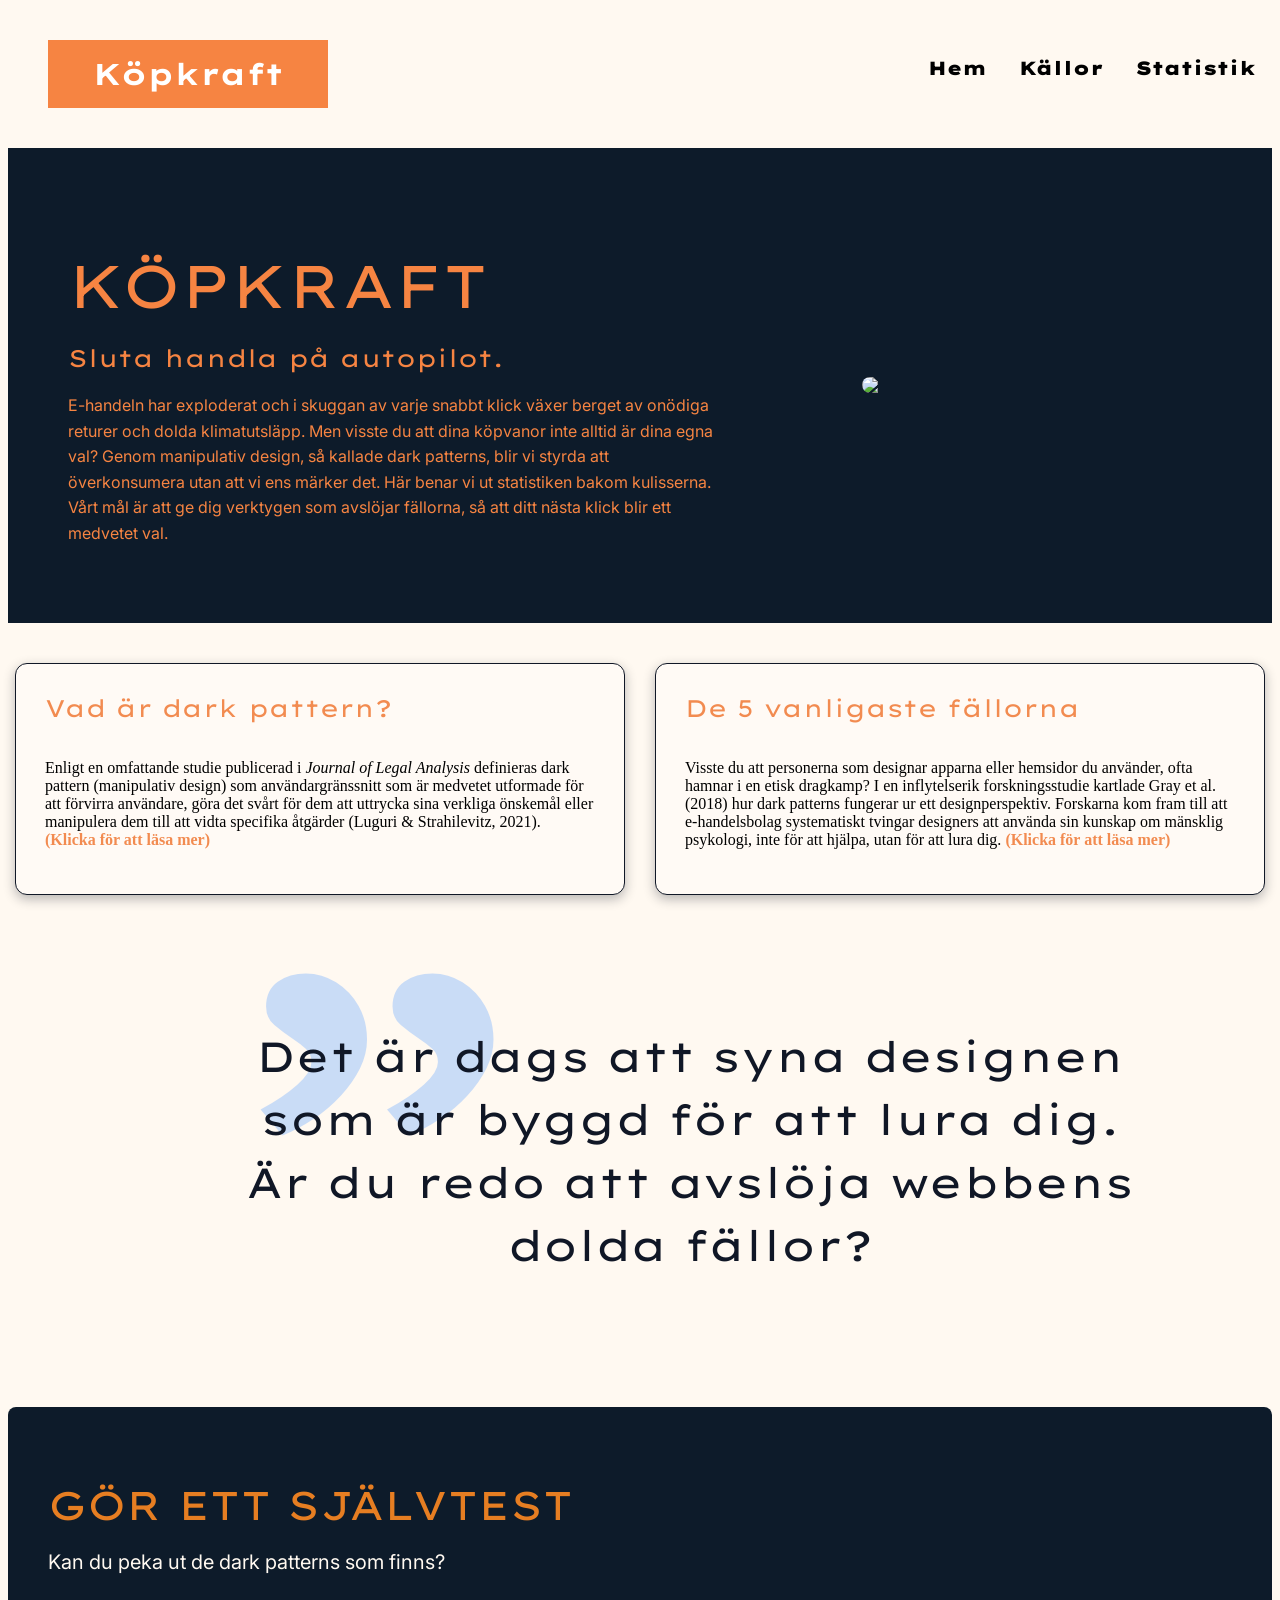
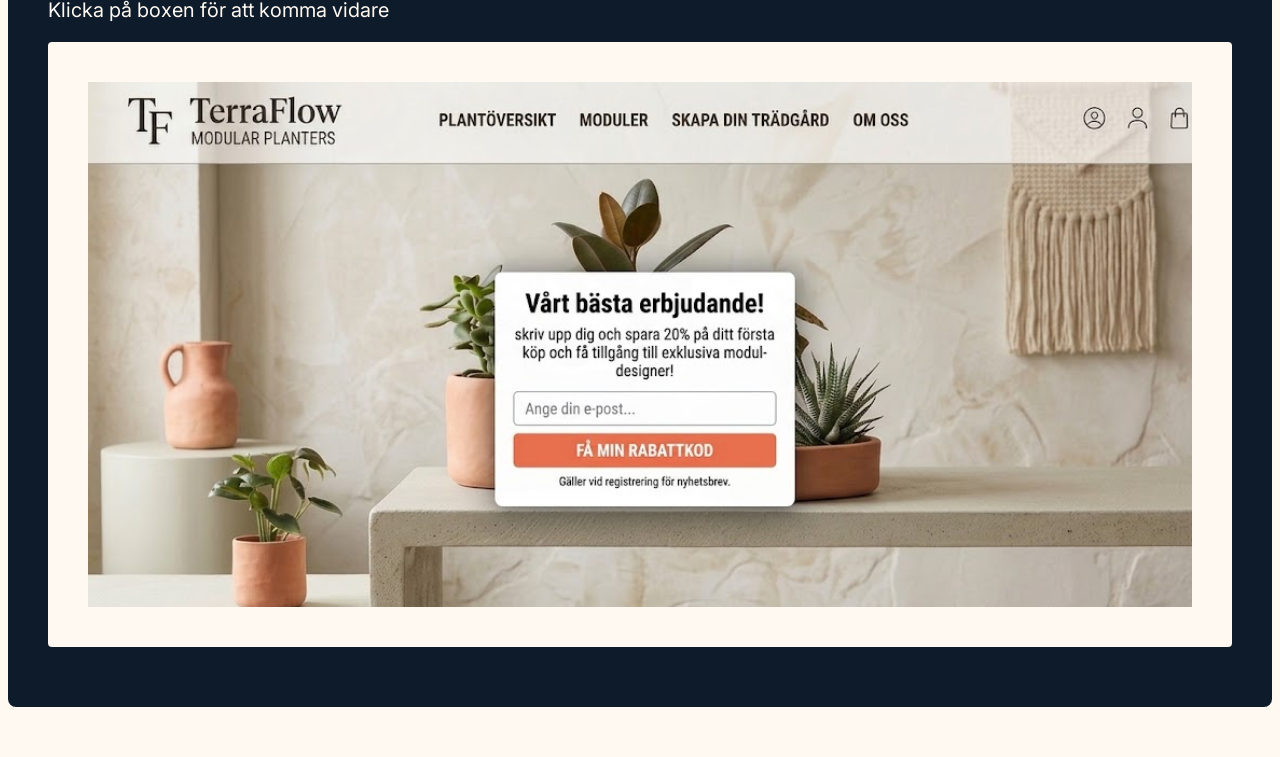
==== commit 09545798: "Merge branch 'William' of https://github.com/lindadanielsson82-lab/projekt_grupp2 into William" ====
--- a/index.html
+++ b/index.html
@@ -154,73 +154,5 @@
 
       
     </div>
-    <div id="cards">
-      <div id="card1">
-        <div id="cardText">
-          <h1>EU:s digitala köpvanor</h1>
-          <p>
-            Den här interaktiva kartan visar hur stor procent av befolkningen i varje land som
-            handlar på nätet. När man tittar på färgskillnaderna blir en sak
-            väldigt tydlig, Norden och Västeuropa lyser starkast. I länder som
-            Sverige, Danmark och Nederländerna har över 80–85% av befolkningen
-            e-handlat nyligen.<br>
-            <br>
 
-            Ju mer vi scrollar, desto mer jagas vi. I de områden där e-handel är
-            en naturlig del av vardagen innebär det också att det är precis här som
-            e-handelsbolag har investerat mest pengar i att utveckla avancerade
-            designtekniker. Det är vi i dessa länder som dagligen utsätts för flest
-            dolda fällor som försöker styra våra val på autopilot.<br>
-            <br>
 
-            Varje litet klick på en “fri frakt”-knapp sätter igång lastbilar och
-            flygplan som cirkulerar över hela Europa. Kartan visar inte bara digital
-            utveckling, den visar var konsumtionshetsen och manipulationen är som
-            allra störst.<br>
-            <br>
-          </p>
-        </div>
-        <div id="cardMapWrapper">
-          <div id="chartMap"></div>
-            <p>
-              <span>
-                  <em>
-                  Andelen av EU:s befolkning som har e-handlat under 2025.
-                  Sverige har ett av de högsta värdena på 88,78%.
-                  </em>
-              </span>
-            </p>
-        </div>
-      </div>
-    </div>
-    <!--Graf nummer ett-->
-      <div id="cardBar">
-        <div id="card2">
-          <div id="chartBarText">
-            <h1>GDP per capita i EU</h1>
-            <p>
-              Den här grafen från visar BNP per capita, alltså det ekonomiska välståndet per person, i Europas olika länder. För att göra jämförelsen så rättvis som möjligt har vi valt att räkna bort Luxemburg och Irland. Varför? Båda länderna fungerar som skatteparadis, vilket för att internationella storföretag och banker slussar enorma mängder pengar dit. Det gör att deras BNP ser skyhög ut på papperet, utan att spegla hur mycket pengar en vanlig invånare faktiskt har i plånboken. <br>
-              <br>
-              När vi rensar bort dessa extremfall och jämför resten av Europa med Eurostats karta över digitala köpvanor framträder ett mönster. Det finns ett samband mellan ett lands ekonomiska välstånd och hur mycket folk e-handlar. <br>
-              <br>
-              I toppen av BNP-listan hittar vi länder som Danmark, Nederländerna, Sverige och Norge. Tittar vi på onlineköp är det samma länder som toppar listorna. När människor har mer pengar över, spenderar de mer tid och pengar på digital shopping. <br>
-              <br>
-              Eftersom köpkraften är som störst i dessa höga BNP-länder, är det också här som nätbutikerna lägger absolut mest resurser på att optimera sina appar och hemsidor.  Det är här som algoritmerna är som mest aggressiva och det är vi som utsätts för de allra mest sofistikerade designtricken.
-            </p>
-          </div>
-          <div id="cardBarWrapper">
-            <canvas id="chartBar"></canvas>
-              <p>
-                <span>
-                    <em>
-                    Sverige ligger som ett av länderna med högst GDP i EU.
-                    </em>
-                </span>
-              </p>
-          </div>
-        </div>
-      </div>
-    <div class="chart-container">
-      <canvas id="chartLine"></canvas>
-    </div>
-
--- a/style.css
+++ b/style.css
@@ -262,12 +262,11 @@
 }
 
 #card1 {
-  width: min(1400px, 90%);
+  width: min(1500px, 90%);
   display: grid;
   grid-template-columns: 1.2fr 1fr;
   gap: 60px;
   align-items: center;
-  border: 1px solid #101726;
   border-radius: 8px;
   padding: 40px;
   margin-top: 40px;
@@ -328,14 +327,11 @@
 }
 
 
-
-
-
-
 #cardBar {
   display: flex;
   justify-content: center;
   width: 100%;
+ 
   
 }
 
@@ -345,13 +341,13 @@
   grid-template-columns: 1.2fr 1fr;
   gap: 60px;
   align-items: center;
-  border: 1px solid #fff9f1;
   border-radius: 8px;
   padding: 40px;
+  padding-inline: 80px;
   margin-top: 40px;
   margin-bottom: 40px;
   box-sizing: border-box;
-  background-color:#101726
+   background-color:#101726;
 }
 
 #cardBarText {
@@ -379,16 +375,17 @@
 #cardBarWrapper {
   display: flex;
   flex-direction: column;
-  align-items: center;
-  justify-content: center;
+  align-items: flex-start;
+  justify-content: flex-start;
   gap: 8px;
 }
 
 #chartBar {
   width: 100%;
-  max-width: 800px;
+  max-width: 900px;
   height: 450px;
-  margin-bottom: 0px;
+  margin-top: -50px;
+  margin-left: -100px;
 }
 
 #cardBarWrapper p {
@@ -405,7 +402,87 @@
 #cardBarWrapper p span {
   display: block;
   max-width: 350px;
-}
+  margin-left: -100px;
+}
+
+
+#cardLine {
+  display: flex;
+  justify-content: center;
+  width: 100%;
+  
+}
+
+#card3 {
+  width: min(1500px, 90%);
+  display: grid;
+  grid-template-columns: 1.2fr 1fr;
+  gap: 60px;
+  align-items: center;
+  border-radius: 8px;
+  padding: 40px;
+  margin-top: 40px;
+  margin-bottom: 40px;
+  box-sizing: border-box;
+  background-color:#fff9f1;
+}
+
+#cardLineText {
+  display: flex;
+  flex-direction: column;
+  justify-content: center;
+}
+
+#card3 h1 {
+  font-weight: 400;
+  color: #f68442;
+  font-size: 64px;
+  line-height: 1.1;
+  margin-bottom: 32px;
+  letter-spacing: 2px;
+}
+
+#card3 p {
+  max-width: 650px;
+  line-height: 1.8;
+  font-size: 18px;
+  color: rgba(16, 23, 38, 1);
+}
+
+#cardLineWrapper {
+  display: flex;
+  flex-direction: column;
+  align-items: top;
+  justify-content: top;
+  gap: 8px;
+}
+
+#chartLine {
+  width: 100%;
+  max-width: 1000px;
+  height: 450px;
+  margin-bottom: 0px;
+}
+
+#cardLineWrapper p {
+  width: 100%;
+  max-width: 550px;
+  margin-top: 8px;
+  text-align: left;
+  line-height: 1.6;
+  font-size: 16px;
+  color: rgba(16, 23, 38, 1);
+  align-self: flex-start
+}
+
+#cardLineWrapper p span {
+  display: block;
+  max-width: 400px;
+}
+
+
+
+
 
 .kallor-lista {
   list-style-type: none;
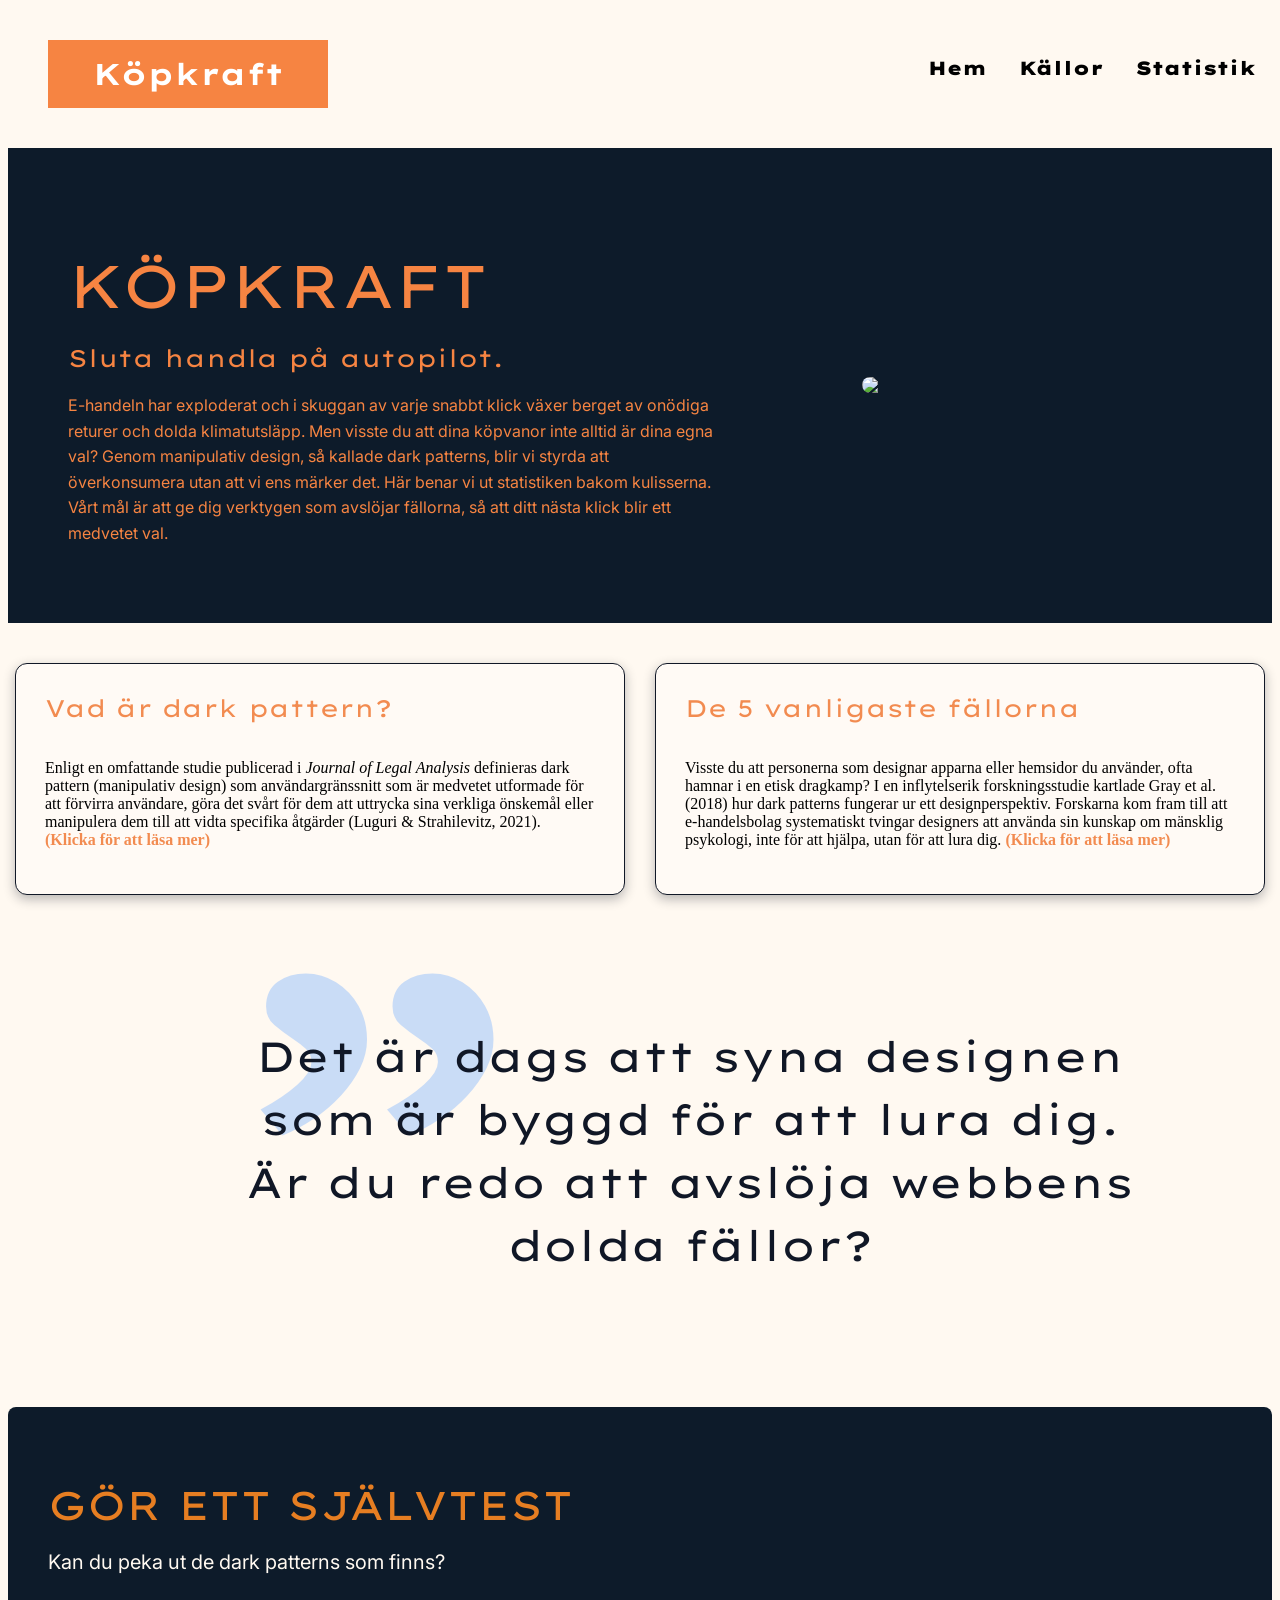
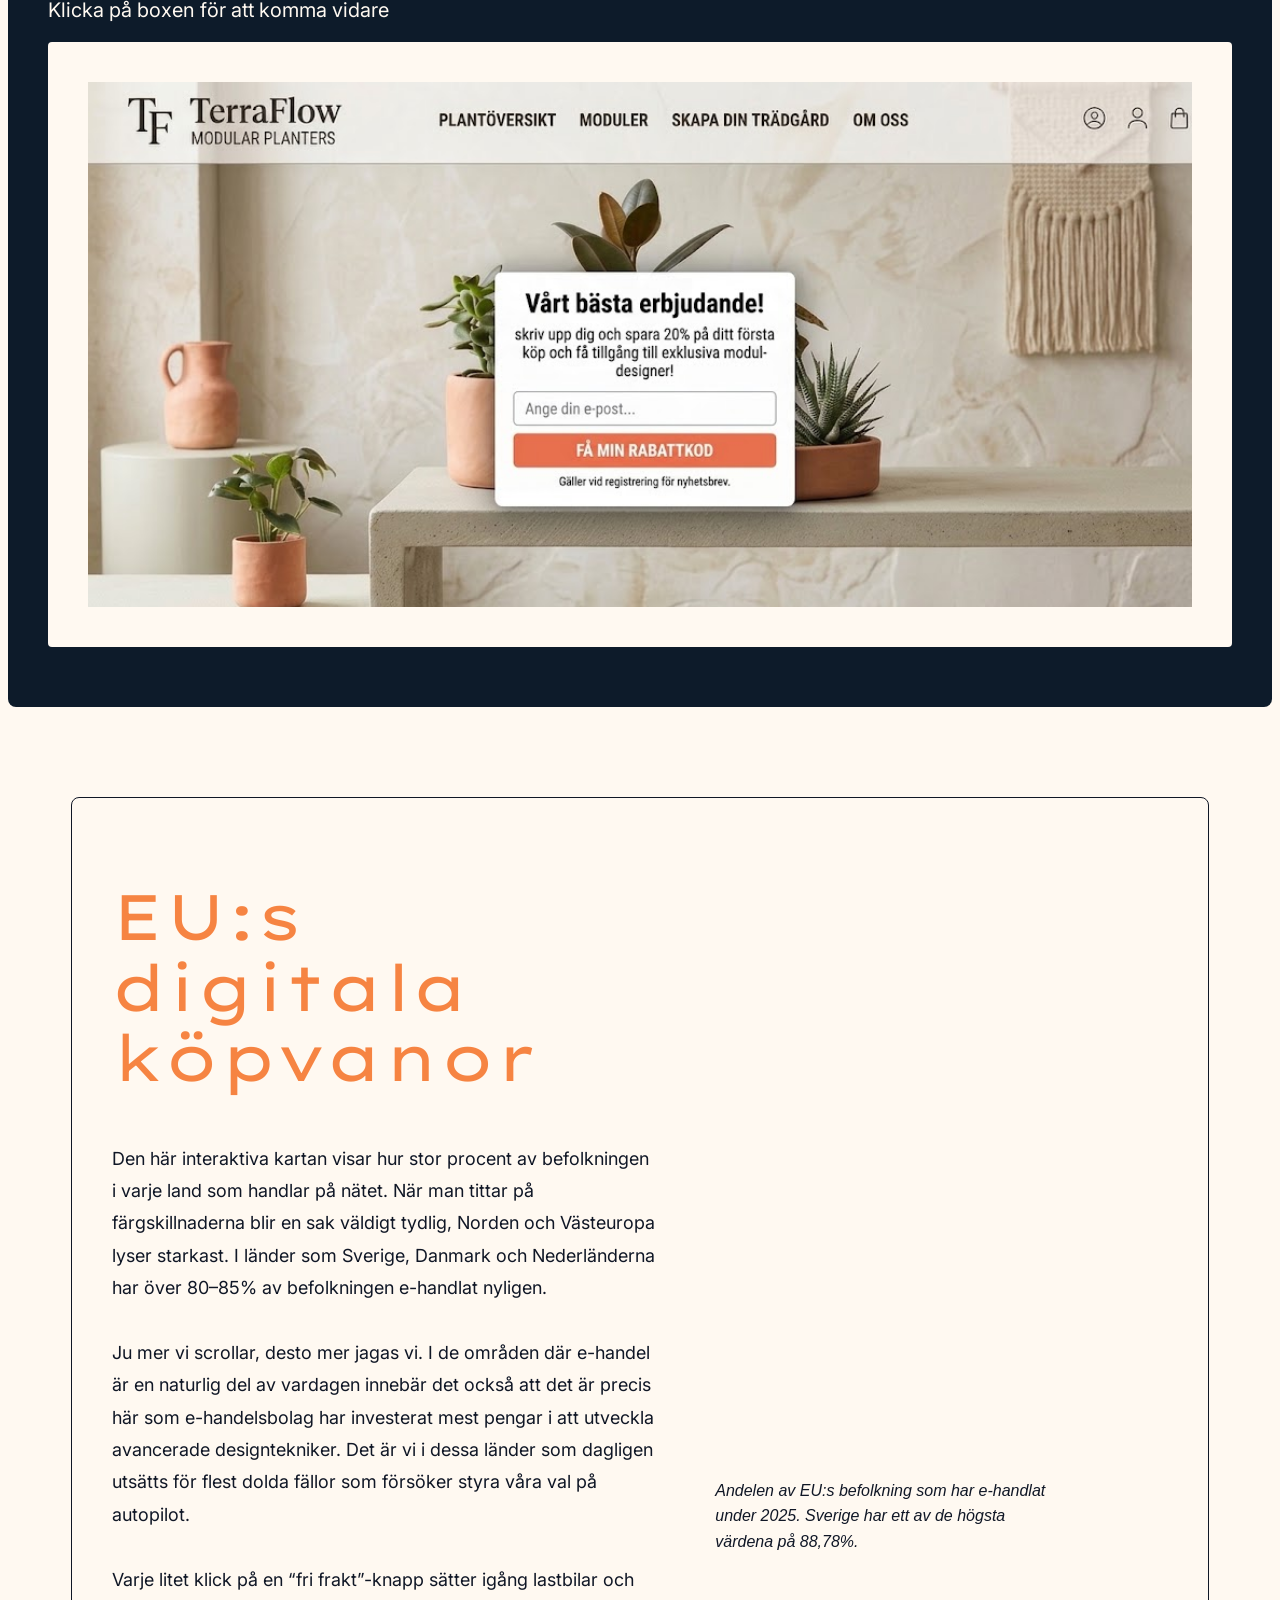
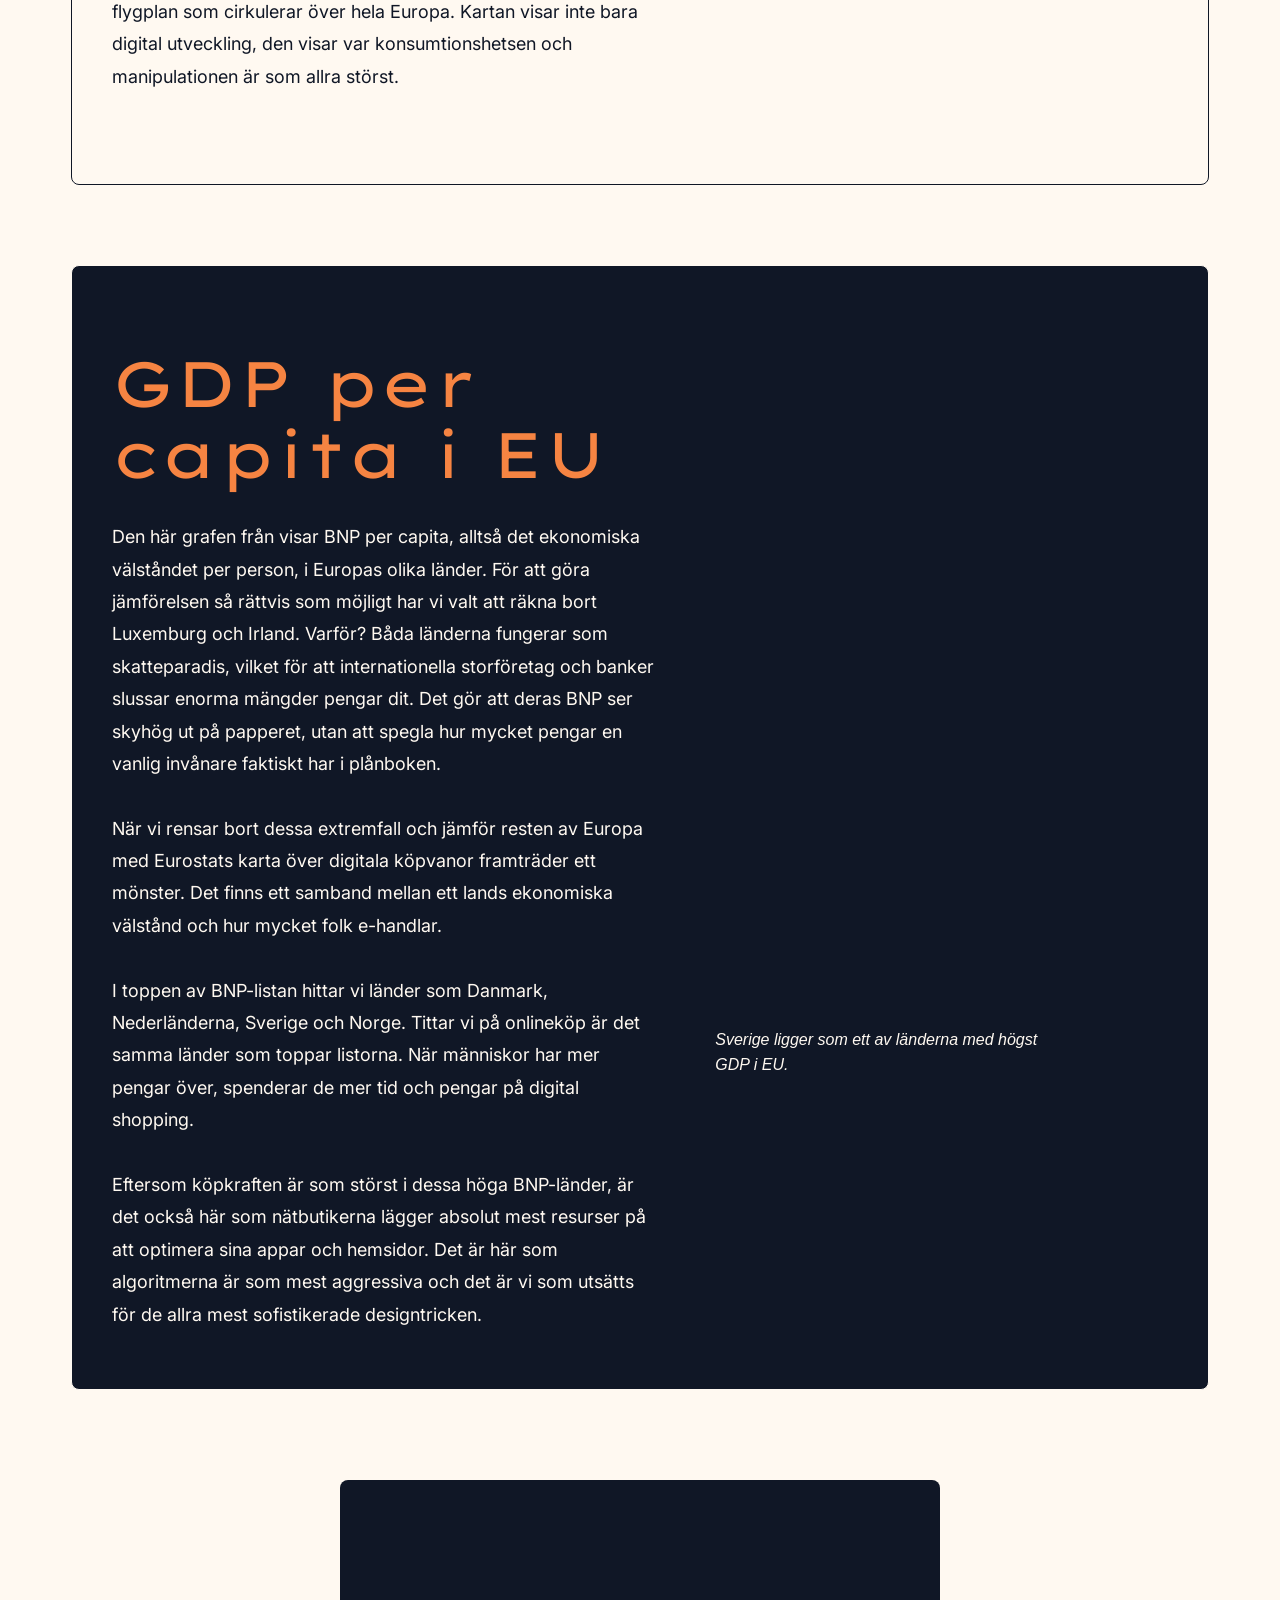
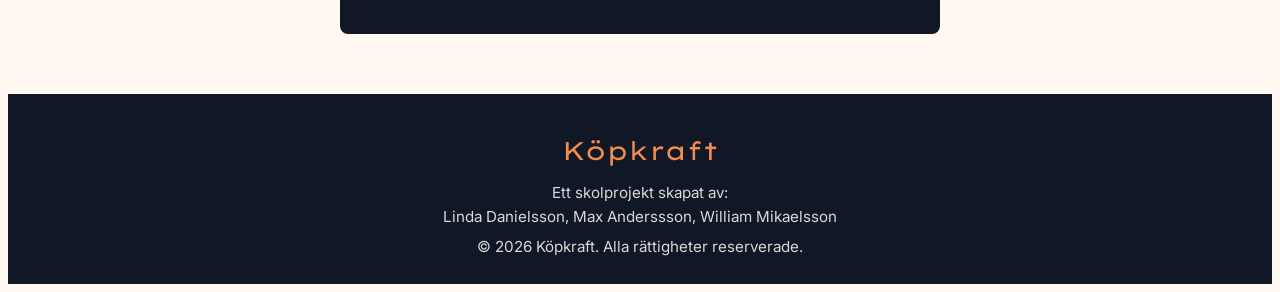
==== commit 1fbe7429: "Footer skapat en footer" ====
--- a/index.html
+++ b/index.html
@@ -154,5 +154,83 @@
 
       
     </div>
-
-
+    <div id="cards">
+      <div id="card1">
+        <div id="cardText">
+          <h1>EU:s digitala köpvanor</h1>
+          <p>
+            Den här interaktiva kartan visar hur stor procent av befolkningen i varje land som
+            handlar på nätet. När man tittar på färgskillnaderna blir en sak
+            väldigt tydlig, Norden och Västeuropa lyser starkast. I länder som
+            Sverige, Danmark och Nederländerna har över 80–85% av befolkningen
+            e-handlat nyligen.<br>
+            <br>
+
+            Ju mer vi scrollar, desto mer jagas vi. I de områden där e-handel är
+            en naturlig del av vardagen innebär det också att det är precis här som
+            e-handelsbolag har investerat mest pengar i att utveckla avancerade
+            designtekniker. Det är vi i dessa länder som dagligen utsätts för flest
+            dolda fällor som försöker styra våra val på autopilot.<br>
+            <br>
+
+            Varje litet klick på en “fri frakt”-knapp sätter igång lastbilar och
+            flygplan som cirkulerar över hela Europa. Kartan visar inte bara digital
+            utveckling, den visar var konsumtionshetsen och manipulationen är som
+            allra störst.<br>
+            <br>
+          </p>
+        </div>
+        <div id="cardMapWrapper">
+          <div id="chartMap"></div>
+            <p>
+              <span>
+                  <em>
+                  Andelen av EU:s befolkning som har e-handlat under 2025.
+                  Sverige har ett av de högsta värdena på 88,78%.
+                  </em>
+              </span>
+            </p>
+        </div>
+      </div>
+    </div>
+    <!--Graf nummer ett-->
+      <div id="cardBar">
+        <div id="card2">
+          <div id="chartBarText">
+            <h1>GDP per capita i EU</h1>
+            <p>
+              Den här grafen från visar BNP per capita, alltså det ekonomiska välståndet per person, i Europas olika länder. För att göra jämförelsen så rättvis som möjligt har vi valt att räkna bort Luxemburg och Irland. Varför? Båda länderna fungerar som skatteparadis, vilket för att internationella storföretag och banker slussar enorma mängder pengar dit. Det gör att deras BNP ser skyhög ut på papperet, utan att spegla hur mycket pengar en vanlig invånare faktiskt har i plånboken. <br>
+              <br>
+              När vi rensar bort dessa extremfall och jämför resten av Europa med Eurostats karta över digitala köpvanor framträder ett mönster. Det finns ett samband mellan ett lands ekonomiska välstånd och hur mycket folk e-handlar. <br>
+              <br>
+              I toppen av BNP-listan hittar vi länder som Danmark, Nederländerna, Sverige och Norge. Tittar vi på onlineköp är det samma länder som toppar listorna. När människor har mer pengar över, spenderar de mer tid och pengar på digital shopping. <br>
+              <br>
+              Eftersom köpkraften är som störst i dessa höga BNP-länder, är det också här som nätbutikerna lägger absolut mest resurser på att optimera sina appar och hemsidor.  Det är här som algoritmerna är som mest aggressiva och det är vi som utsätts för de allra mest sofistikerade designtricken.
+            </p>
+          </div>
+          <div id="cardBarWrapper">
+            <canvas id="chartBar"></canvas>
+              <p>
+                <span>
+                    <em>
+                    Sverige ligger som ett av länderna med högst GDP i EU.
+                    </em>
+                </span>
+              </p>
+          </div>
+        </div>
+      </div>
+    <div class="chart-container">
+      <canvas id="chartLine"></canvas>
+    </div>
+
+<footer class="site-footer">
+  <div class="footer-content">
+    <h3>Köpkraft</h3>
+  </div>
+
+  <div class="footer-bottom">
+    <p>Ett skolprojekt skapat av:<br>Linda Danielsson, Max Anderssson, William Mikaelsson</p>
+    <p>&copy; 2026 Köpkraft. Alla rättigheter reserverade.</p>
+  </div>
+</footer>
--- a/style.css
+++ b/style.css
@@ -262,11 +262,12 @@
 }
 
 #card1 {
-  width: min(1500px, 90%);
+  width: min(1400px, 90%);
   display: grid;
   grid-template-columns: 1.2fr 1fr;
   gap: 60px;
   align-items: center;
+  border: 1px solid #101726;
   border-radius: 8px;
   padding: 40px;
   margin-top: 40px;
@@ -327,11 +328,14 @@
 }
 
 
+
+
+
+
 #cardBar {
   display: flex;
   justify-content: center;
   width: 100%;
- 
   
 }
 
@@ -341,13 +345,13 @@
   grid-template-columns: 1.2fr 1fr;
   gap: 60px;
   align-items: center;
+  border: 1px solid #fff9f1;
   border-radius: 8px;
   padding: 40px;
-  padding-inline: 80px;
   margin-top: 40px;
   margin-bottom: 40px;
   box-sizing: border-box;
-   background-color:#101726;
+  background-color:#101726
 }
 
 #cardBarText {
@@ -375,17 +379,16 @@
 #cardBarWrapper {
   display: flex;
   flex-direction: column;
-  align-items: flex-start;
-  justify-content: flex-start;
+  align-items: center;
+  justify-content: center;
   gap: 8px;
 }
 
 #chartBar {
   width: 100%;
-  max-width: 900px;
+  max-width: 800px;
   height: 450px;
-  margin-top: -50px;
-  margin-left: -100px;
+  margin-bottom: 0px;
 }
 
 #cardBarWrapper p {
@@ -402,87 +405,7 @@
 #cardBarWrapper p span {
   display: block;
   max-width: 350px;
-  margin-left: -100px;
-}
-
-
-#cardLine {
-  display: flex;
-  justify-content: center;
-  width: 100%;
-  
-}
-
-#card3 {
-  width: min(1500px, 90%);
-  display: grid;
-  grid-template-columns: 1.2fr 1fr;
-  gap: 60px;
-  align-items: center;
-  border-radius: 8px;
-  padding: 40px;
-  margin-top: 40px;
-  margin-bottom: 40px;
-  box-sizing: border-box;
-  background-color:#fff9f1;
-}
-
-#cardLineText {
-  display: flex;
-  flex-direction: column;
-  justify-content: center;
-}
-
-#card3 h1 {
-  font-weight: 400;
-  color: #f68442;
-  font-size: 64px;
-  line-height: 1.1;
-  margin-bottom: 32px;
-  letter-spacing: 2px;
-}
-
-#card3 p {
-  max-width: 650px;
-  line-height: 1.8;
-  font-size: 18px;
-  color: rgba(16, 23, 38, 1);
-}
-
-#cardLineWrapper {
-  display: flex;
-  flex-direction: column;
-  align-items: top;
-  justify-content: top;
-  gap: 8px;
-}
-
-#chartLine {
-  width: 100%;
-  max-width: 1000px;
-  height: 450px;
-  margin-bottom: 0px;
-}
-
-#cardLineWrapper p {
-  width: 100%;
-  max-width: 550px;
-  margin-top: 8px;
-  text-align: left;
-  line-height: 1.6;
-  font-size: 16px;
-  color: rgba(16, 23, 38, 1);
-  align-self: flex-start
-}
-
-#cardLineWrapper p span {
-  display: block;
-  max-width: 400px;
-}
-
-
-
-
+}
 
 .kallor-lista {
   list-style-type: none;
@@ -647,4 +570,29 @@
   height: 8px;
   background-color: #f28b50 !important; /* Er exakta orangea färg! */
   border-radius: 50% !important;      /* Gör den helt rund */
-}+}
+
+.site-footer {
+  background-color: #101726;
+  color: #fffaf5;
+  padding: 40px 20px 20px 20px;
+  font-family: sans-serif;
+  margin-top: 60px;
+  text-align: center;
+}
+
+.footer-content h3 {
+  color: #f28b50 !important;
+  font-family: 'Lexend Mega', sans-serif;
+  font-size: 1.6rem;
+  margin-bottom: 15px;
+  margin-top: 0;
+}
+
+.footer-bottom p {
+  font-family: 'Inter', sans-serif;
+  font-size: 0.95rem;
+  line-height: 1.6;
+  margin: 5px 0;
+  opacity: 0.85;
+}
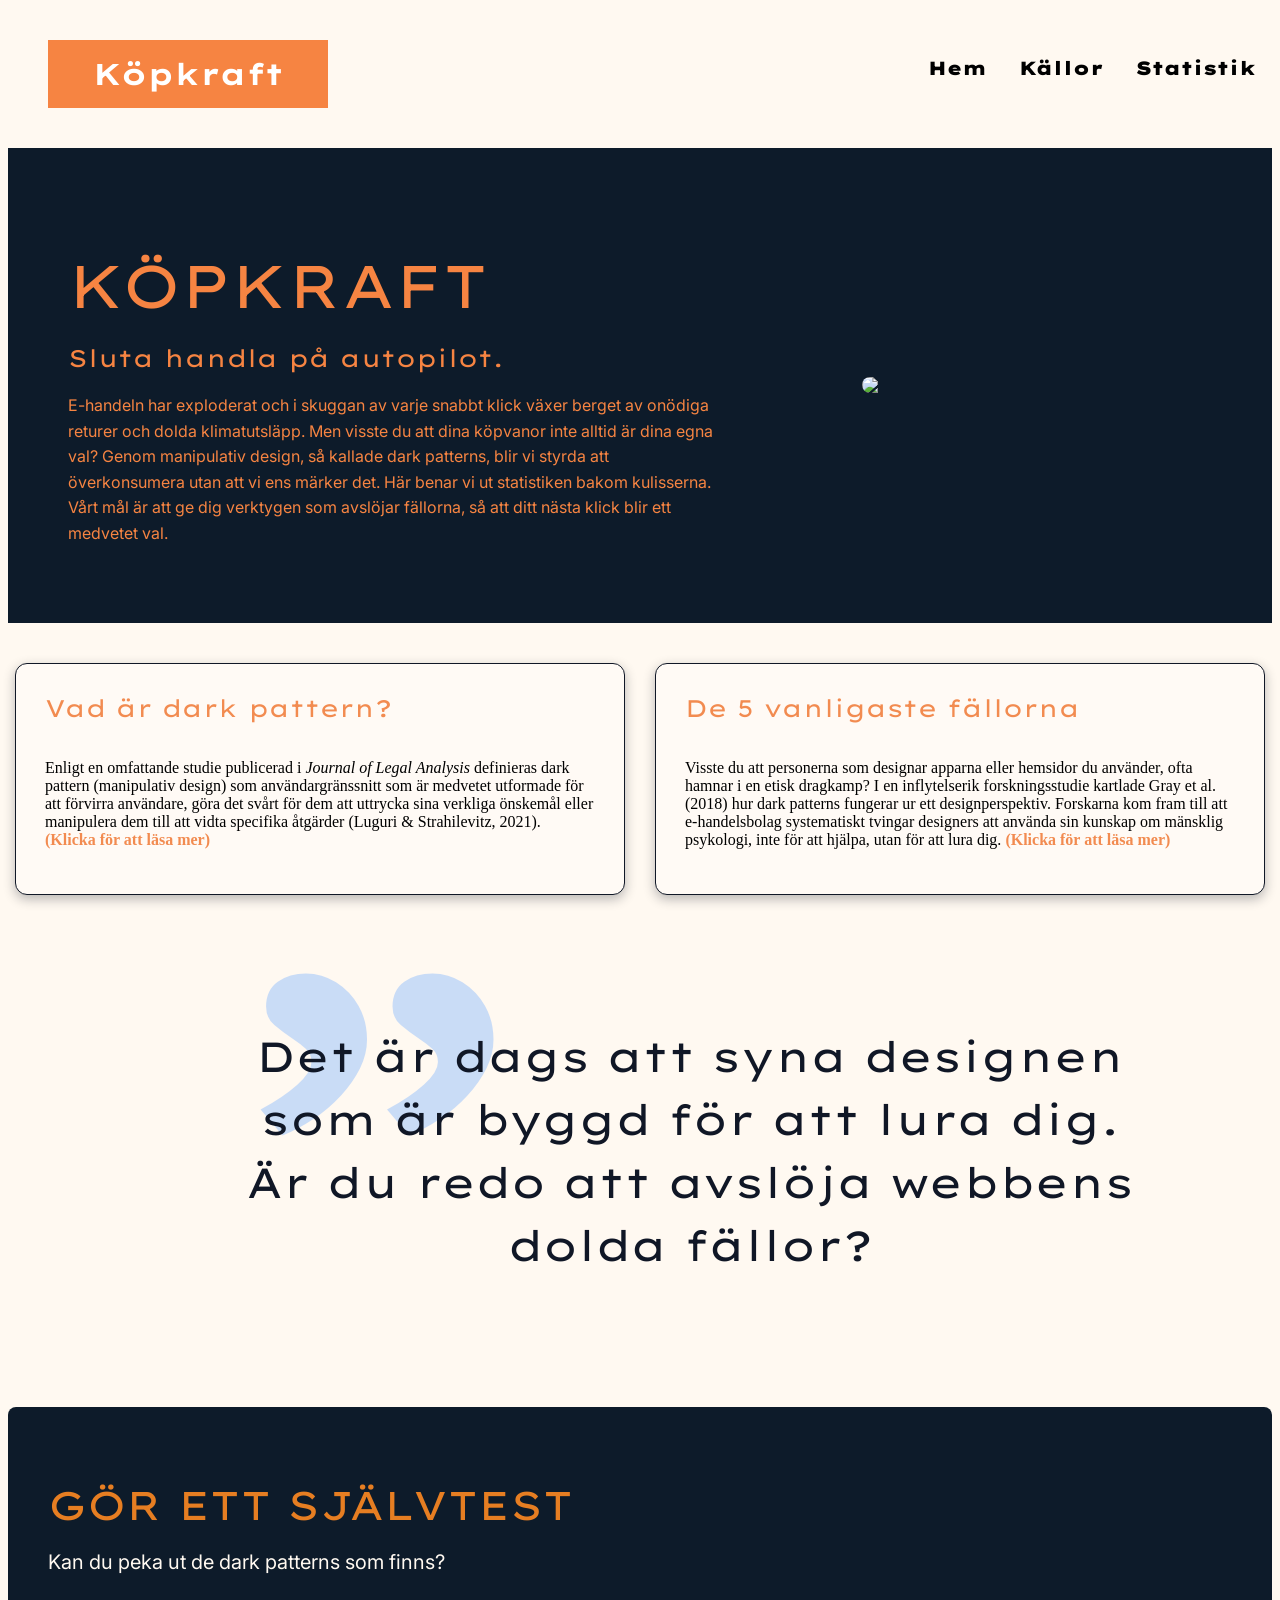
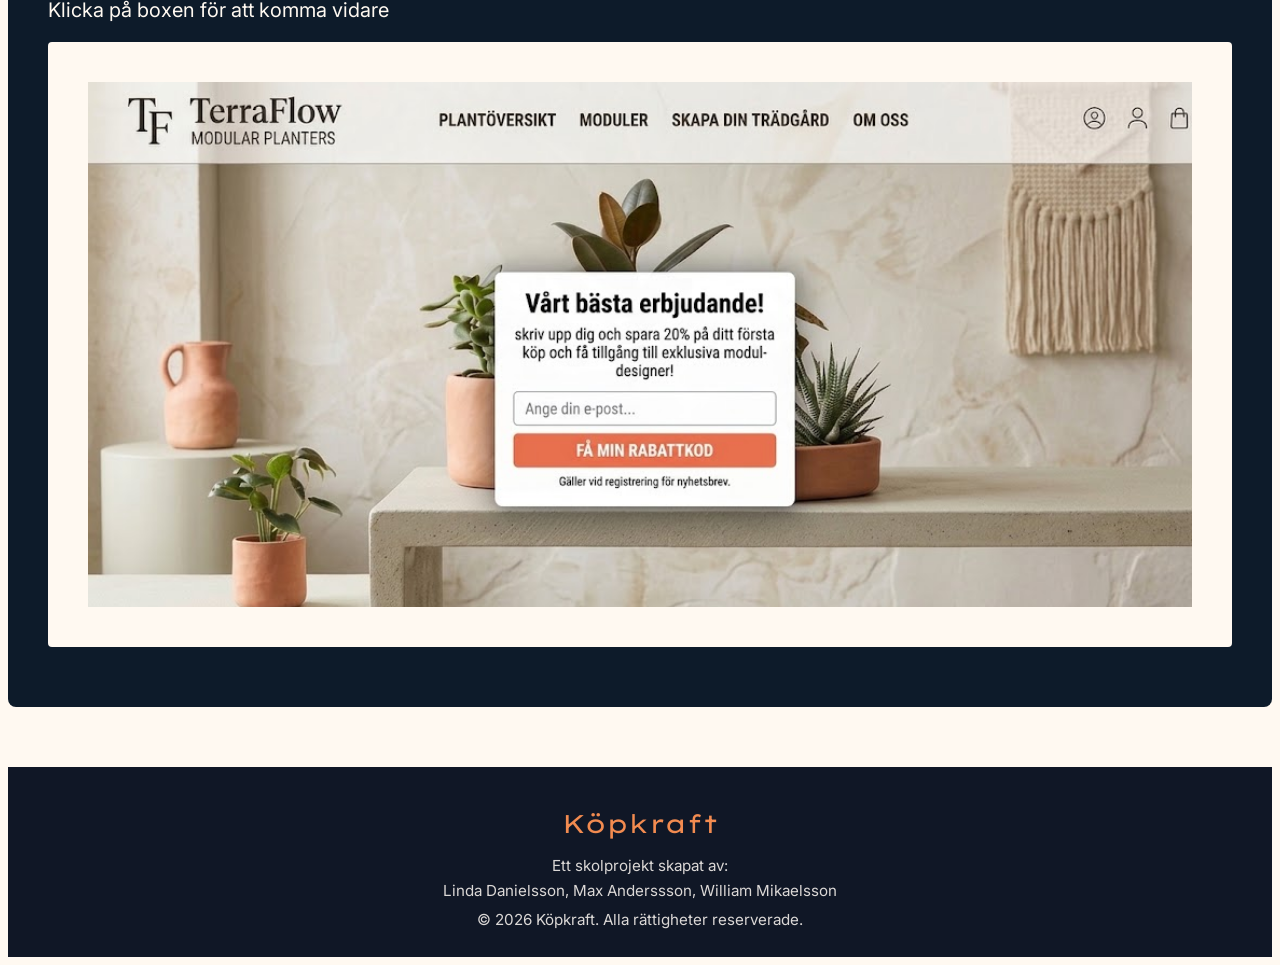
==== commit 54d3d141: "Merge branch 'William' of https://github.com/lindadanielsson82-lab/projekt_grupp2 into William" ====
--- a/index.html
+++ b/index.html
@@ -154,75 +154,7 @@
 
       
     </div>
-    <div id="cards">
-      <div id="card1">
-        <div id="cardText">
-          <h1>EU:s digitala köpvanor</h1>
-          <p>
-            Den här interaktiva kartan visar hur stor procent av befolkningen i varje land som
-            handlar på nätet. När man tittar på färgskillnaderna blir en sak
-            väldigt tydlig, Norden och Västeuropa lyser starkast. I länder som
-            Sverige, Danmark och Nederländerna har över 80–85% av befolkningen
-            e-handlat nyligen.<br>
-            <br>
 
-            Ju mer vi scrollar, desto mer jagas vi. I de områden där e-handel är
-            en naturlig del av vardagen innebär det också att det är precis här som
-            e-handelsbolag har investerat mest pengar i att utveckla avancerade
-            designtekniker. Det är vi i dessa länder som dagligen utsätts för flest
-            dolda fällor som försöker styra våra val på autopilot.<br>
-            <br>
-
-            Varje litet klick på en “fri frakt”-knapp sätter igång lastbilar och
-            flygplan som cirkulerar över hela Europa. Kartan visar inte bara digital
-            utveckling, den visar var konsumtionshetsen och manipulationen är som
-            allra störst.<br>
-            <br>
-          </p>
-        </div>
-        <div id="cardMapWrapper">
-          <div id="chartMap"></div>
-            <p>
-              <span>
-                  <em>
-                  Andelen av EU:s befolkning som har e-handlat under 2025.
-                  Sverige har ett av de högsta värdena på 88,78%.
-                  </em>
-              </span>
-            </p>
-        </div>
-      </div>
-    </div>
-    <!--Graf nummer ett-->
-      <div id="cardBar">
-        <div id="card2">
-          <div id="chartBarText">
-            <h1>GDP per capita i EU</h1>
-            <p>
-              Den här grafen från visar BNP per capita, alltså det ekonomiska välståndet per person, i Europas olika länder. För att göra jämförelsen så rättvis som möjligt har vi valt att räkna bort Luxemburg och Irland. Varför? Båda länderna fungerar som skatteparadis, vilket för att internationella storföretag och banker slussar enorma mängder pengar dit. Det gör att deras BNP ser skyhög ut på papperet, utan att spegla hur mycket pengar en vanlig invånare faktiskt har i plånboken. <br>
-              <br>
-              När vi rensar bort dessa extremfall och jämför resten av Europa med Eurostats karta över digitala köpvanor framträder ett mönster. Det finns ett samband mellan ett lands ekonomiska välstånd och hur mycket folk e-handlar. <br>
-              <br>
-              I toppen av BNP-listan hittar vi länder som Danmark, Nederländerna, Sverige och Norge. Tittar vi på onlineköp är det samma länder som toppar listorna. När människor har mer pengar över, spenderar de mer tid och pengar på digital shopping. <br>
-              <br>
-              Eftersom köpkraften är som störst i dessa höga BNP-länder, är det också här som nätbutikerna lägger absolut mest resurser på att optimera sina appar och hemsidor.  Det är här som algoritmerna är som mest aggressiva och det är vi som utsätts för de allra mest sofistikerade designtricken.
-            </p>
-          </div>
-          <div id="cardBarWrapper">
-            <canvas id="chartBar"></canvas>
-              <p>
-                <span>
-                    <em>
-                    Sverige ligger som ett av länderna med högst GDP i EU.
-                    </em>
-                </span>
-              </p>
-          </div>
-        </div>
-      </div>
-    <div class="chart-container">
-      <canvas id="chartLine"></canvas>
-    </div>
 
 <footer class="site-footer">
   <div class="footer-content">
--- a/style.css
+++ b/style.css
@@ -262,12 +262,11 @@
 }
 
 #card1 {
-  width: min(1400px, 90%);
+  width: min(1500px, 90%);
   display: grid;
   grid-template-columns: 1.2fr 1fr;
   gap: 60px;
   align-items: center;
-  border: 1px solid #101726;
   border-radius: 8px;
   padding: 40px;
   margin-top: 40px;
@@ -328,14 +327,11 @@
 }
 
 
-
-
-
-
 #cardBar {
   display: flex;
   justify-content: center;
   width: 100%;
+ 
   
 }
 
@@ -345,13 +341,13 @@
   grid-template-columns: 1.2fr 1fr;
   gap: 60px;
   align-items: center;
-  border: 1px solid #fff9f1;
   border-radius: 8px;
   padding: 40px;
+  padding-inline: 80px;
   margin-top: 40px;
   margin-bottom: 40px;
   box-sizing: border-box;
-  background-color:#101726
+   background-color:#101726;
 }
 
 #cardBarText {
@@ -379,16 +375,17 @@
 #cardBarWrapper {
   display: flex;
   flex-direction: column;
-  align-items: center;
-  justify-content: center;
+  align-items: flex-start;
+  justify-content: flex-start;
   gap: 8px;
 }
 
 #chartBar {
   width: 100%;
-  max-width: 800px;
+  max-width: 900px;
   height: 450px;
-  margin-bottom: 0px;
+  margin-top: -50px;
+  margin-left: -100px;
 }
 
 #cardBarWrapper p {
@@ -405,7 +402,86 @@
 #cardBarWrapper p span {
   display: block;
   max-width: 350px;
-}
+  margin-left: -100px;
+}
+
+
+#cardLine {
+  display: flex;
+  justify-content: center;
+  width: 100%;
+  
+}
+
+#card3 {
+  width: min(1500px, 90%);
+  display: grid;
+  grid-template-columns: 1.2fr 1fr;
+  gap: 60px;
+  align-items: center;
+  border-radius: 8px;
+  padding: 40px;
+  margin-top: 40px;
+  margin-bottom: 40px;
+  box-sizing: border-box;
+  background-color:#fff9f1;
+}
+
+#cardLineText {
+  display: flex;
+  flex-direction: column;
+  justify-content: center;
+}
+
+#card3 h1 {
+  font-weight: 400;
+  color: #f68442;
+  font-size: 64px;
+  line-height: 1.1;
+  margin-bottom: 32px;
+  letter-spacing: 2px;
+}
+
+#card3 p {
+  max-width: 650px;
+  line-height: 1.8;
+  font-size: 18px;
+  color: rgba(16, 23, 38, 1);
+}
+
+#cardLineWrapper {
+  display: flex;
+  flex-direction: column;
+  align-items: top;
+  justify-content: top;
+  gap: 8px;
+}
+
+#chartLine {
+  width: 100%;
+  height: 450px;
+  margin-bottom: 0px;
+}
+
+#cardLineWrapper p {
+  width: 100%;
+  max-width: 550px;
+  margin-top: 8px;
+  text-align: left;
+  line-height: 1.6;
+  font-size: 16px;
+  color: rgba(16, 23, 38, 1);
+  align-self: flex-start
+}
+
+#cardLineWrapper p span {
+  display: block;
+  max-width: 400px;
+}
+
+
+
+
 
 .kallor-lista {
   list-style-type: none;
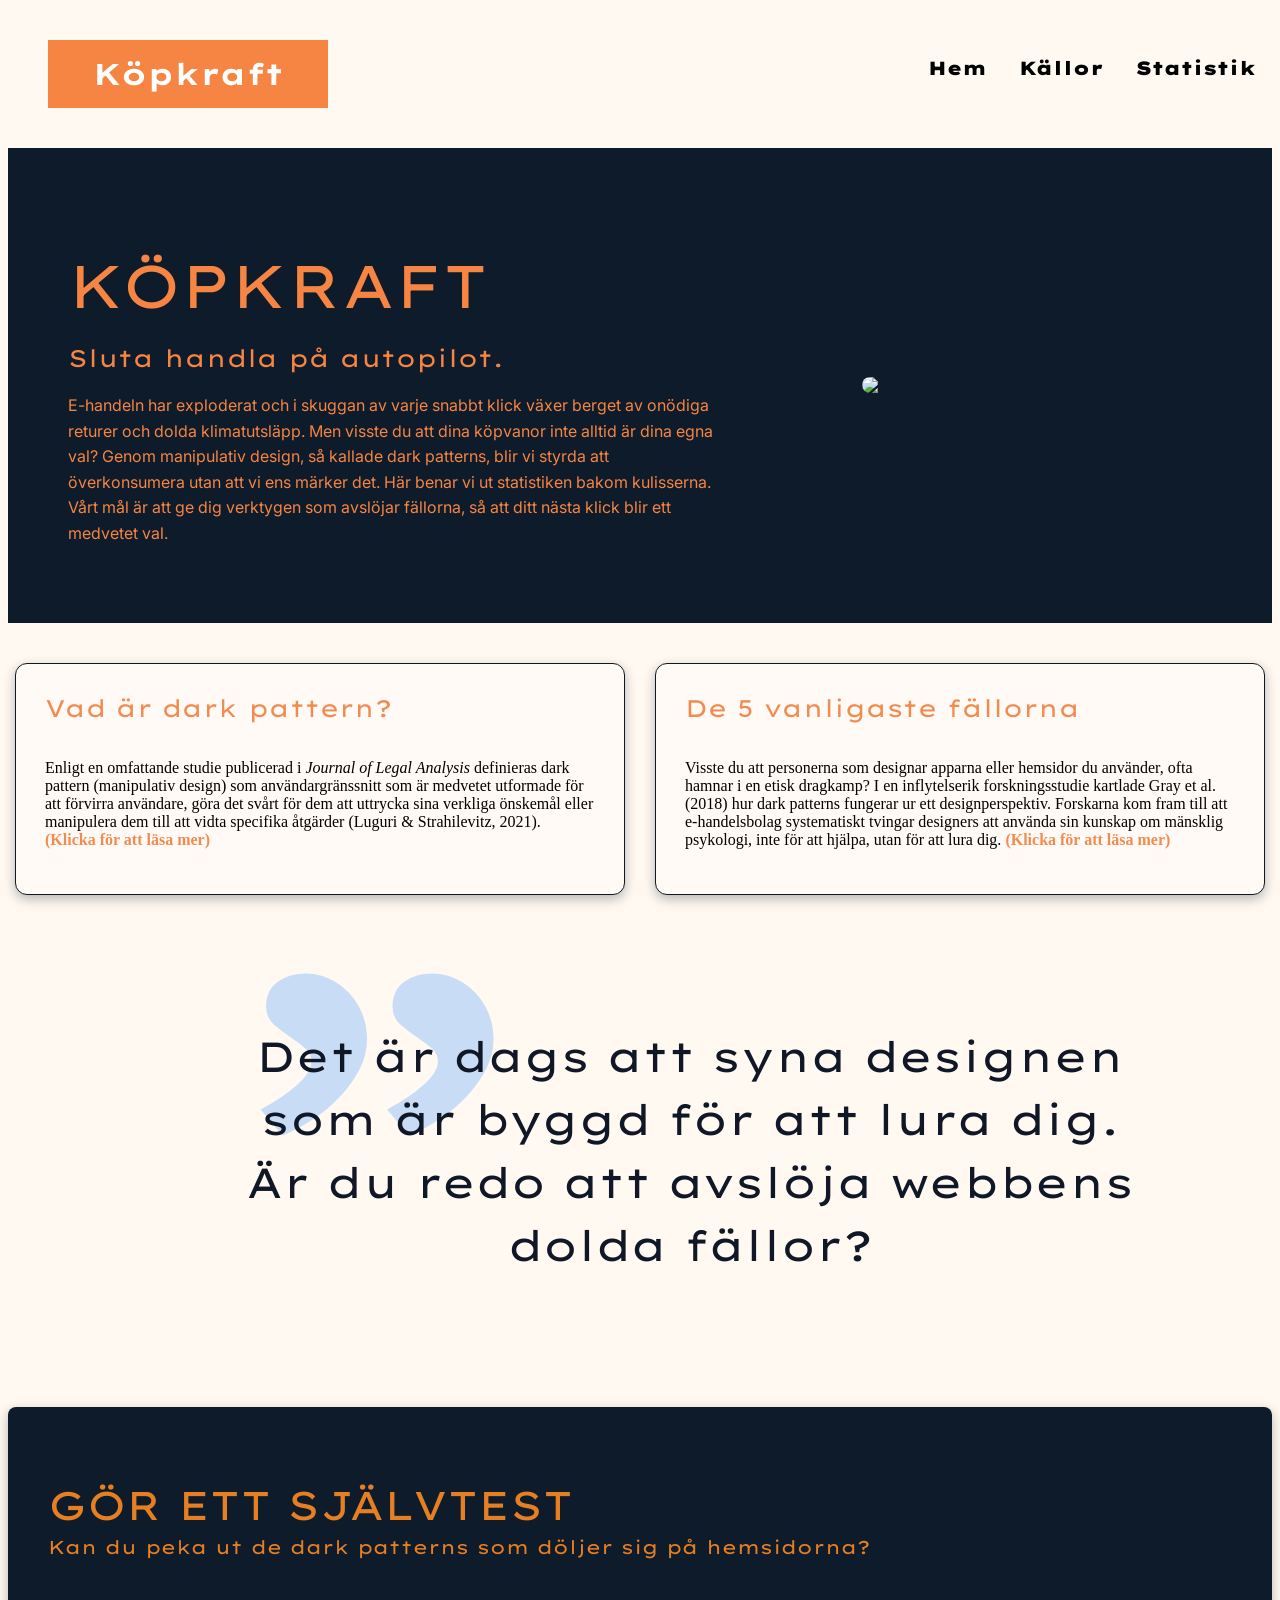
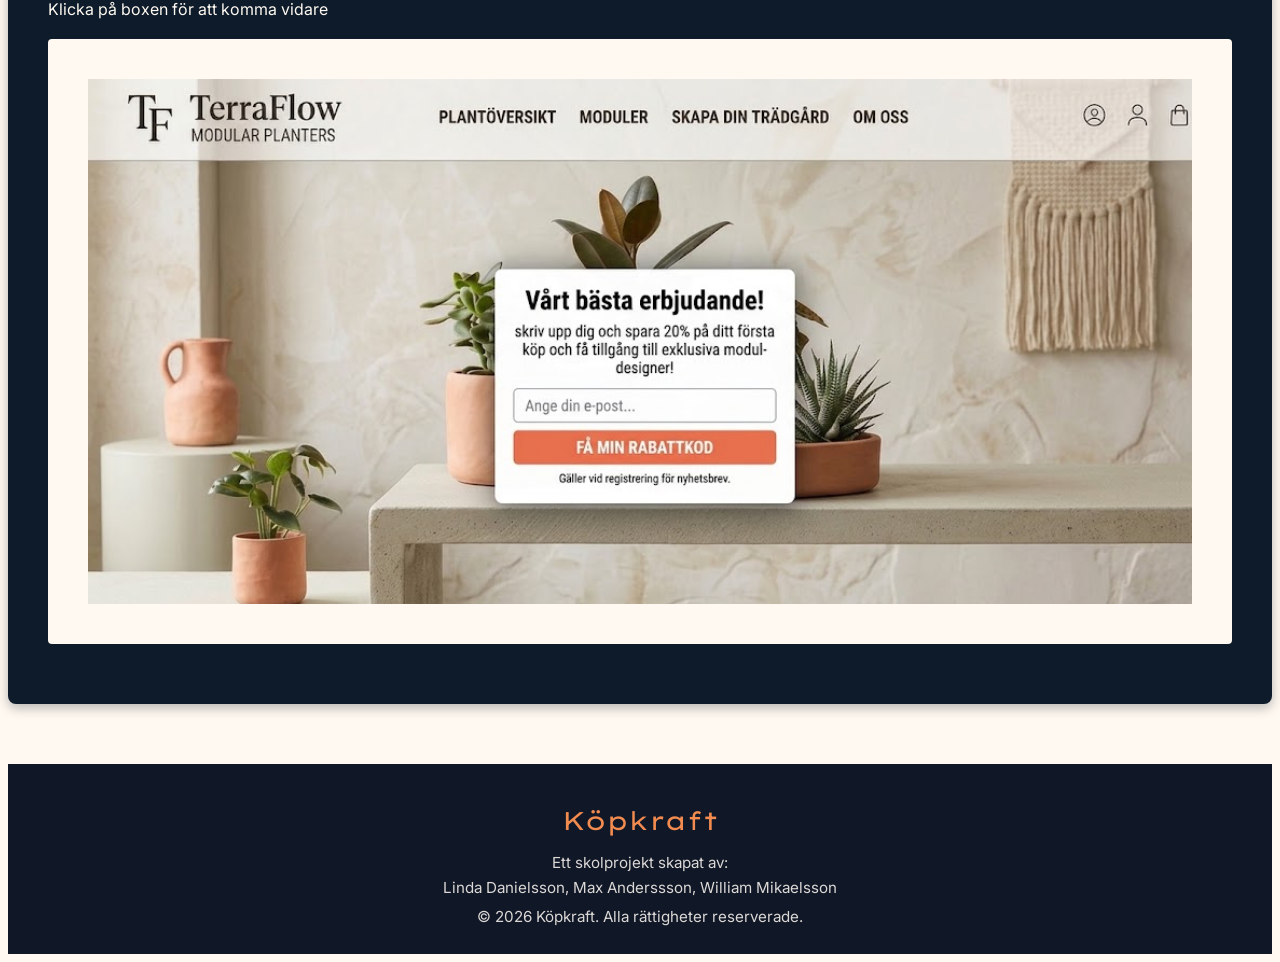
==== commit 8f6c47b2: "testade runt testade lite på självtestet" ====
--- a/index.html
+++ b/index.html
@@ -129,9 +129,7 @@
 
   </div>
 
-    <script src="script.js"></script>
-  </body>
-</html>
+   
 
     <div class="quote-container">
       <blockquote>
@@ -141,7 +139,8 @@
     </div>
     <div class="self-test-container">
       <h2>GÖR ETT SJÄLVTEST</h2>
-      <p class="test-instruction">Kan du peka ut de dark patterns som finns?<br><br>Klicka på boxen för att komma vidare</p>
+      <h3>Kan du peka ut de dark patterns som döljer sig på hemsidorna?</h3>
+      <p class="test-instruction">Klicka på boxen för att komma vidare</p>
 
       <div id="test-click-zone" class="test-box">
         <img
@@ -151,8 +150,6 @@
         />
         <div id="test-text" class="test-explanation hidden"></div>
       </div>
-
-      
     </div>
 
 
@@ -165,4 +162,8 @@
     <p>Ett skolprojekt skapat av:<br>Linda Danielsson, Max Anderssson, William Mikaelsson</p>
     <p>&copy; 2026 Köpkraft. Alla rättigheter reserverade.</p>
   </div>
-</footer>+</footer>
+
+<script src="script.js"></script>
+</body>
+</html>
--- a/style.css
+++ b/style.css
@@ -121,6 +121,7 @@
   border-radius: 8px;
   max-width: 1500px;
   margin: 50px auto;
+  box-shadow:0px 4px 12px rgba(16, 23, 38, 0.3);
 }
 
 .self-test-container h2 {
@@ -129,11 +130,18 @@
   font-size: 250%;
 }
 
+.self-test-container h3 {
+  color: #e67e22;
+  margin-bottom: 5px;
+  margin-top: 0;
+}
+
 /* Återställ textstorleken specifikt inuti självtestet så det inte blir 30px */
 .self-test-container p,
 .test-explanation p {
-  font-size: 20px;
+  font-size: 16px;
   color: #fff9f1;
+  margin-top: 40px;
   
 }
 
@@ -162,6 +170,7 @@
   aspect-ratio: 21 / 10;
   object-fit: cover;
   object-position: top;
+ 
   transition: transform 0.2s ease; /*Gör att "poppen" glider fram mjukt*/
 }
 
@@ -569,8 +578,6 @@
 .extra-content {
   margin-top: 16px;
   padding-top: 16px;
-  cursor: pointer;
-  
 }
 
 /* ==========================================================================
@@ -613,14 +620,14 @@
 
    /* Gör så att när rutan är öppen, blir hela den extra texten klickbar 
    och stänger rutan OM man klickar längst ner */
-.text-box[open] .extra-content {
+/*.text-box[open] .extra-content {
   pointer-events: none; /* Gör att den vanliga texten inte reagerar på klick */
-}
+
 
 /* Aktivera klick enbart på själva stäng-texten */
-.text-box .visa-mindre {
+/*.text-box .visa-mindre {
   pointer-events: auto; /* Gör texten klickbar igen */
-}
+
 
 .orange-punkt-lista {
   list-style: none !important;        /* Denna tar bort de svarta prickarna helt! */
